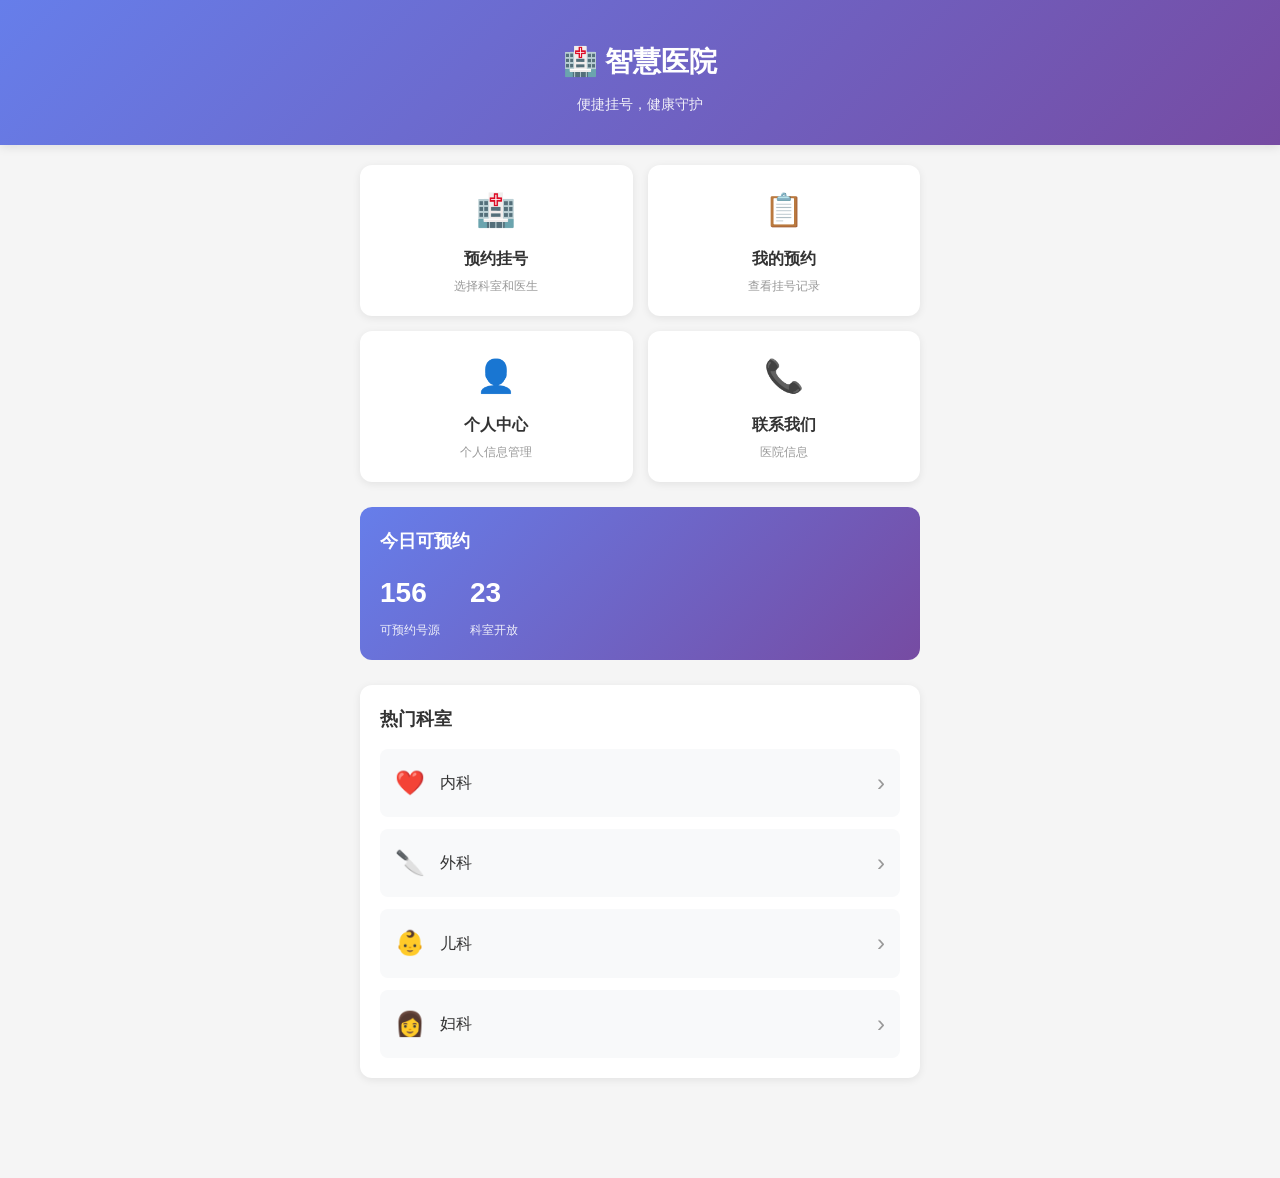
==== index.html @ 32ab7146 "feat: Add hospital registration prototype This commit introduces a functional prototype for a hospit" ====
<!DOCTYPE html>
<html lang="zh-CN">
<head>
    <meta charset="UTF-8">
    <meta name="viewport" content="width=device-width, initial-scale=1.0">
    <title>医院挂号小程序 - 原型</title>
    <link rel="stylesheet" href="styles.css">
</head>
<body>
    <!-- 首页 -->
    <div id="home-page" class="page active">
        <header class="app-header">
            <h1>🏥 智慧医院</h1>
            <p class="subtitle">便捷挂号，健康守护</p>
        </header>
        
        <div class="container">
            <div class="quick-actions">
                <div class="action-card" onclick="showPage('department-page')">
                    <div class="icon">🏥</div>
                    <h3>预约挂号</h3>
                    <p>选择科室和医生</p>
                </div>
                <div class="action-card" onclick="showPage('appointments-page')">
                    <div class="icon">📋</div>
                    <h3>我的预约</h3>
                    <p>查看挂号记录</p>
                </div>
                <div class="action-card">
                    <div class="icon">👤</div>
                    <h3>个人中心</h3>
                    <p>个人信息管理</p>
                </div>
                <div class="action-card">
                    <div class="icon">📞</div>
                    <h3>联系我们</h3>
                    <p>医院信息</p>
                </div>
            </div>

            <div class="banner">
                <h2>今日可预约</h2>
                <div class="stats">
                    <div class="stat-item">
                        <span class="number">156</span>
                        <span class="label">可预约号源</span>
                    </div>
                    <div class="stat-item">
                        <span class="number">23</span>
                        <span class="label">科室开放</span>
                    </div>
                </div>
            </div>

            <div class="popular-departments">
                <h3>热门科室</h3>
                <div class="dept-list">
                    <div class="dept-item" onclick="selectDepartment('内科', 'department-page')">
                        <span class="dept-icon">❤️</span>
                        <span class="dept-name">内科</span>
                        <span class="dept-arrow">›</span>
                    </div>
                    <div class="dept-item" onclick="selectDepartment('外科', 'department-page')">
                        <span class="dept-icon">🔪</span>
                        <span class="dept-name">外科</span>
                        <span class="dept-arrow">›</span>
                    </div>
                    <div class="dept-item" onclick="selectDepartment('儿科', 'department-page')">
                        <span class="dept-icon">👶</span>
                        <span class="dept-name">儿科</span>
                        <span class="dept-arrow">›</span>
                    </div>
                    <div class="dept-item" onclick="selectDepartment('妇科', 'department-page')">
                        <span class="dept-icon">👩</span>
                        <span class="dept-name">妇科</span>
                        <span class="dept-arrow">›</span>
                    </div>
                </div>
            </div>
        </div>
    </div>

    <!-- 科室选择页面 -->
    <div id="department-page" class="page">
        <header class="page-header">
            <button class="back-btn" onclick="showPage('home-page')">‹ 返回</button>
            <h2>选择科室</h2>
        </header>
        
        <div class="container">
            <div class="search-box">
                <input type="text" placeholder="搜索科室..." id="dept-search">
            </div>

            <div class="department-list" id="department-list">
                <div class="dept-card" onclick="selectDepartment('内科', 'doctor-page')">
                    <div class="dept-info">
                        <span class="dept-icon-large">❤️</span>
                        <div>
                            <h3>内科</h3>
                            <p>心血管、消化、呼吸等</p>
                            <span class="available">今日可预约 45 个号源</span>
                        </div>
                    </div>
                    <span class="arrow">›</span>
                </div>

                <div class="dept-card" onclick="selectDepartment('外科', 'doctor-page')">
                    <div class="dept-info">
                        <span class="dept-icon-large">🔪</span>
                        <div>
                            <h3>外科</h3>
                            <p>普外、骨科、神经外科等</p>
                            <span class="available">今日可预约 32 个号源</span>
                        </div>
                    </div>
                    <span class="arrow">›</span>
                </div>

                <div class="dept-card" onclick="selectDepartment('儿科', 'doctor-page')">
                    <div class="dept-info">
                        <span class="dept-icon-large">👶</span>
                        <div>
                            <h3>儿科</h3>
                            <p>儿童常见病、生长发育</p>
                            <span class="available">今日可预约 28 个号源</span>
                        </div>
                    </div>
                    <span class="arrow">›</span>
                </div>

                <div class="dept-card" onclick="selectDepartment('妇科', 'doctor-page')">
                    <div class="dept-info">
                        <span class="dept-icon-large">👩</span>
                        <div>
                            <h3>妇科</h3>
                            <p>妇科常见病、产前检查</p>
                            <span class="available">今日可预约 35 个号源</span>
                        </div>
                    </div>
                    <span class="arrow">›</span>
                </div>

                <div class="dept-card" onclick="selectDepartment('骨科', 'doctor-page')">
                    <div class="dept-info">
                        <span class="dept-icon-large">🦴</span>
                        <div>
                            <h3>骨科</h3>
                            <p>骨折、关节、脊柱疾病</p>
                            <span class="available">今日可预约 18 个号源</span>
                        </div>
                    </div>
                    <span class="arrow">›</span>
                </div>

                <div class="dept-card" onclick="selectDepartment('眼科', 'doctor-page')">
                    <div class="dept-info">
                        <span class="dept-icon-large">👁️</span>
                        <div>
                            <h3>眼科</h3>
                            <p>视力检查、眼部疾病</p>
                            <span class="available">今日可预约 22 个号源</span>
                        </div>
                    </div>
                    <span class="arrow">›</span>
                </div>
            </div>
        </div>
    </div>

    <!-- 医生选择页面 -->
    <div id="doctor-page" class="page">
        <header class="page-header">
            <button class="back-btn" onclick="showPage('department-page')">‹ 返回</button>
            <h2 id="current-dept">选择医生</h2>
        </header>
        
        <div class="container">
            <div class="filter-tabs">
                <button class="tab active" onclick="filterDoctors('all')">全部</button>
                <button class="tab" onclick="filterDoctors('today')">今日可约</button>
                <button class="tab" onclick="filterDoctors('expert')">专家</button>
            </div>

            <div class="doctor-list" id="doctor-list">
                <div class="doctor-card" onclick="selectDoctor('张医生', 'time-page')">
                    <div class="doctor-avatar">👨‍⚕️</div>
                    <div class="doctor-info">
                        <h3>张医生 <span class="title">主任医师</span></h3>
                        <p class="specialty">擅长：心血管疾病、高血压</p>
                        <div class="doctor-meta">
                            <span class="rating">⭐ 4.9</span>
                            <span class="experience">从业20年</span>
                        </div>
                        <div class="available-slots">
                            <span class="slot-badge">今日可约 8 个号</span>
                            <span class="price">¥50</span>
                        </div>
                    </div>
                </div>

                <div class="doctor-card" onclick="selectDoctor('李医生', 'time-page')">
                    <div class="doctor-avatar">👩‍⚕️</div>
                    <div class="doctor-info">
                        <h3>李医生 <span class="title">副主任医师</span></h3>
                        <p class="specialty">擅长：消化系统疾病</p>
                        <div class="doctor-meta">
                            <span class="rating">⭐ 4.8</span>
                            <span class="experience">从业15年</span>
                        </div>
                        <div class="available-slots">
                            <span class="slot-badge">今日可约 12 个号</span>
                            <span class="price">¥40</span>
                        </div>
                    </div>
                </div>

                <div class="doctor-card" onclick="selectDoctor('王医生', 'time-page')">
                    <div class="doctor-avatar">👨‍⚕️</div>
                    <div class="doctor-info">
                        <h3>王医生 <span class="title">主治医师</span></h3>
                        <p class="specialty">擅长：呼吸系统疾病</p>
                        <div class="doctor-meta">
                            <span class="rating">⭐ 4.7</span>
                            <span class="experience">从业10年</span>
                        </div>
                        <div class="available-slots">
                            <span class="slot-badge">今日可约 15 个号</span>
                            <span class="price">¥30</span>
                        </div>
                    </div>
                </div>

                <div class="doctor-card" onclick="selectDoctor('赵医生', 'time-page')">
                    <div class="doctor-avatar">👩‍⚕️</div>
                    <div class="doctor-info">
                        <h3>赵医生 <span class="title">主任医师</span></h3>
                        <p class="specialty">擅长：内分泌疾病</p>
                        <div class="doctor-meta">
                            <span class="rating">⭐ 5.0</span>
                            <span class="experience">从业25年</span>
                        </div>
                        <div class="available-slots">
                            <span class="slot-badge">今日可约 5 个号</span>
                            <span class="price">¥60</span>
                        </div>
                    </div>
                </div>
            </div>
        </div>
    </div>

    <!-- 时间选择页面 -->
    <div id="time-page" class="page">
        <header class="page-header">
            <button class="back-btn" onclick="showPage('doctor-page')">‹ 返回</button>
            <h2>选择就诊时间</h2>
        </header>
        
        <div class="container">
            <div class="appointment-summary">
                <div class="summary-item">
                    <span class="label">科室：</span>
                    <span class="value" id="summary-dept">内科</span>
                </div>
                <div class="summary-item">
                    <span class="label">医生：</span>
                    <span class="value" id="summary-doctor">张医生</span>
                </div>
                <div class="summary-item">
                    <span class="label">费用：</span>
                    <span class="value price">¥50</span>
                </div>
            </div>

            <div class="date-selector">
                <h3>选择日期</h3>
                <div class="date-list">
                    <div class="date-item active" onclick="selectDate('今天', this)">
                        <div class="date-day">今天</div>
                        <div class="date-date">12月15日</div>
                        <div class="date-weekday">周一</div>
                    </div>
                    <div class="date-item" onclick="selectDate('明天', this)">
                        <div class="date-day">明天</div>
                        <div class="date-date">12月16日</div>
                        <div class="date-weekday">周二</div>
                    </div>
                    <div class="date-item" onclick="selectDate('后天', this)">
                        <div class="date-day">后天</div>
                        <div class="date-date">12月17日</div>
                        <div class="date-weekday">周三</div>
                    </div>
                    <div class="date-item" onclick="selectDate('12月18日', this)">
                        <div class="date-day">12月18日</div>
                        <div class="date-date">周四</div>
                        <div class="date-weekday">周四</div>
                    </div>
                </div>
            </div>

            <div class="time-slots">
                <h3>选择时间段</h3>
                <div class="time-list" id="time-list">
                    <div class="time-slot available" onclick="selectTime('08:00-08:30', this)">
                        <span>08:00-08:30</span>
                        <span class="slot-status">可预约</span>
                    </div>
                    <div class="time-slot available" onclick="selectTime('08:30-09:00', this)">
                        <span>08:30-09:00</span>
                        <span class="slot-status">可预约</span>
                    </div>
                    <div class="time-slot available" onclick="selectTime('09:00-09:30', this)">
                        <span>09:00-09:30</span>
                        <span class="slot-status">可预约</span>
                    </div>
                    <div class="time-slot unavailable">
                        <span>09:30-10:00</span>
                        <span class="slot-status">已满</span>
                    </div>
                    <div class="time-slot available" onclick="selectTime('10:00-10:30', this)">
                        <span>10:00-10:30</span>
                        <span class="slot-status">可预约</span>
                    </div>
                    <div class="time-slot available" onclick="selectTime('10:30-11:00', this)">
                        <span>10:30-11:00</span>
                        <span class="slot-status">可预约</span>
                    </div>
                    <div class="time-slot unavailable">
                        <span>14:00-14:30</span>
                        <span class="slot-status">已满</span>
                    </div>
                    <div class="time-slot available" onclick="selectTime('14:30-15:00', this)">
                        <span>14:30-15:00</span>
                        <span class="slot-status">可预约</span>
                    </div>
                    <div class="time-slot available" onclick="selectTime('15:00-15:30', this)">
                        <span>15:00-15:30</span>
                        <span class="slot-status">可预约</span>
                    </div>
                </div>
            </div>

            <button class="btn-primary" onclick="showPage('confirm-page')" id="confirm-btn" disabled>
                确认预约
            </button>
        </div>
    </div>

    <!-- 确认页面 -->
    <div id="confirm-page" class="page">
        <header class="page-header">
            <button class="back-btn" onclick="showPage('time-page')">‹ 返回</button>
            <h2>确认预约信息</h2>
        </header>
        
        <div class="container">
            <div class="confirm-card">
                <div class="confirm-section">
                    <h3>就诊信息</h3>
                    <div class="info-row">
                        <span class="info-label">科室：</span>
                        <span class="info-value" id="confirm-dept">内科</span>
                    </div>
                    <div class="info-row">
                        <span class="info-label">医生：</span>
                        <span class="info-value" id="confirm-doctor">张医生</span>
                    </div>
                    <div class="info-row">
                        <span class="info-label">就诊日期：</span>
                        <span class="info-value" id="confirm-date">今天 12月15日</span>
                    </div>
                    <div class="info-row">
                        <span class="info-label">就诊时间：</span>
                        <span class="info-value" id="confirm-time">08:00-08:30</span>
                    </div>
                </div>

                <div class="confirm-section">
                    <h3>患者信息</h3>
                    <div class="info-row">
                        <span class="info-label">姓名：</span>
                        <span class="info-value">张三</span>
                    </div>
                    <div class="info-row">
                        <span class="info-label">身份证号：</span>
                        <span class="info-value">320***********1234</span>
                    </div>
                    <div class="info-row">
                        <span class="info-label">联系电话：</span>
                        <span class="info-value">138****5678</span>
                    </div>
                </div>

                <div class="confirm-section">
                    <h3>费用信息</h3>
                    <div class="info-row">
                        <span class="info-label">挂号费：</span>
                        <span class="info-value price">¥50</span>
                    </div>
                </div>
            </div>

            <div class="notice-box">
                <h4>温馨提示</h4>
                <ul>
                    <li>请提前15分钟到达医院</li>
                    <li>请携带身份证和医保卡</li>
                    <li>如需取消预约，请提前24小时操作</li>
                    <li>过号需重新排队</li>
                </ul>
            </div>

            <button class="btn-primary" onclick="submitAppointment()">
                确认并支付
            </button>
        </div>
    </div>

    <!-- 我的预约页面 -->
    <div id="appointments-page" class="page">
        <header class="page-header">
            <button class="back-btn" onclick="showPage('home-page')">‹ 返回</button>
            <h2>我的预约</h2>
        </header>
        
        <div class="container">
            <div class="appointment-tabs">
                <button class="tab active" onclick="filterAppointments('upcoming')">待就诊</button>
                <button class="tab" onclick="filterAppointments('completed')">已完成</button>
                <button class="tab" onclick="filterAppointments('cancelled')">已取消</button>
            </div>

            <div class="appointment-list">
                <div class="appointment-item">
                    <div class="appointment-header">
                        <span class="status-badge upcoming">待就诊</span>
                        <span class="appointment-date">12月15日 08:00</span>
                    </div>
                    <div class="appointment-details">
                        <h4>内科 - 张医生</h4>
                        <p>就诊时间：08:00-08:30</p>
                        <p>就诊地点：门诊楼3楼 301室</p>
                    </div>
                    <div class="appointment-actions">
                        <button class="btn-secondary" onclick="cancelAppointment()">取消预约</button>
                        <button class="btn-primary" onclick="viewDetails()">查看详情</button>
                    </div>
                </div>

                <div class="appointment-item">
                    <div class="appointment-header">
                        <span class="status-badge upcoming">待就诊</span>
                        <span class="appointment-date">12月18日 14:30</span>
                    </div>
                    <div class="appointment-details">
                        <h4>外科 - 李医生</h4>
                        <p>就诊时间：14:30-15:00</p>
                        <p>就诊地点：门诊楼2楼 205室</p>
                    </div>
                    <div class="appointment-actions">
                        <button class="btn-secondary" onclick="cancelAppointment()">取消预约</button>
                        <button class="btn-primary" onclick="viewDetails()">查看详情</button>
                    </div>
                </div>
            </div>
        </div>
    </div>

    <!-- 成功提示 -->
    <div id="success-modal" class="modal">
        <div class="modal-content">
            <div class="success-icon">✓</div>
            <h2>预约成功！</h2>
            <p>您的预约信息已确认，请按时就诊</p>
            <button class="btn-primary" onclick="closeModal()">确定</button>
        </div>
    </div>

    <script src="script.js"></script>
</body>
</html>
---- styles.css ----
* {
    margin: 0;
    padding: 0;
    box-sizing: border-box;
}

body {
    font-family: -apple-system, BlinkMacSystemFont, 'Segoe UI', 'PingFang SC', 'Hiragino Sans GB', 'Microsoft YaHei', sans-serif;
    background: #f5f5f5;
    color: #333;
    line-height: 1.6;
}

.page {
    display: none;
    min-height: 100vh;
    padding-bottom: 80px;
}

.page.active {
    display: block;
}

/* 头部样式 */
.app-header {
    background: linear-gradient(135deg, #667eea 0%, #764ba2 100%);
    color: white;
    padding: 40px 20px 30px;
    text-align: center;
    box-shadow: 0 2px 10px rgba(0,0,0,0.1);
}

.app-header h1 {
    font-size: 28px;
    margin-bottom: 8px;
}

.subtitle {
    font-size: 14px;
    opacity: 0.9;
}

.page-header {
    background: white;
    padding: 15px 20px;
    display: flex;
    align-items: center;
    box-shadow: 0 2px 8px rgba(0,0,0,0.05);
    position: sticky;
    top: 0;
    z-index: 100;
}

.back-btn {
    background: none;
    border: none;
    font-size: 24px;
    color: #667eea;
    cursor: pointer;
    padding: 0 15px 0 0;
    margin-right: 10px;
}

.page-header h2 {
    font-size: 18px;
    font-weight: 600;
}

.container {
    max-width: 600px;
    margin: 0 auto;
    padding: 20px;
}

/* 快速操作卡片 */
.quick-actions {
    display: grid;
    grid-template-columns: repeat(2, 1fr);
    gap: 15px;
    margin-bottom: 25px;
}

.action-card {
    background: white;
    border-radius: 12px;
    padding: 20px;
    text-align: center;
    box-shadow: 0 2px 8px rgba(0,0,0,0.08);
    cursor: pointer;
    transition: transform 0.2s, box-shadow 0.2s;
}

.action-card:hover {
    transform: translateY(-2px);
    box-shadow: 0 4px 12px rgba(0,0,0,0.12);
}

.action-card .icon {
    font-size: 32px;
    margin-bottom: 10px;
}

.action-card h3 {
    font-size: 16px;
    margin-bottom: 5px;
    color: #333;
}

.action-card p {
    font-size: 12px;
    color: #999;
}

/* 横幅 */
.banner {
    background: linear-gradient(135deg, #667eea 0%, #764ba2 100%);
    border-radius: 12px;
    padding: 20px;
    color: white;
    margin-bottom: 25px;
}

.banner h2 {
    font-size: 18px;
    margin-bottom: 15px;
}

.stats {
    display: flex;
    gap: 30px;
}

.stat-item {
    display: flex;
    flex-direction: column;
}

.stat-item .number {
    font-size: 28px;
    font-weight: bold;
    margin-bottom: 5px;
}

.stat-item .label {
    font-size: 12px;
    opacity: 0.9;
}

/* 热门科室 */
.popular-departments {
    background: white;
    border-radius: 12px;
    padding: 20px;
    box-shadow: 0 2px 8px rgba(0,0,0,0.08);
}

.popular-departments h3 {
    font-size: 18px;
    margin-bottom: 15px;
    color: #333;
}

.dept-list {
    display: flex;
    flex-direction: column;
    gap: 12px;
}

.dept-item {
    display: flex;
    align-items: center;
    padding: 15px;
    background: #f8f9fa;
    border-radius: 8px;
    cursor: pointer;
    transition: background 0.2s;
}

.dept-item:hover {
    background: #e9ecef;
}

.dept-icon {
    font-size: 24px;
    margin-right: 15px;
}

.dept-name {
    flex: 1;
    font-size: 16px;
    color: #333;
}

.dept-arrow {
    font-size: 24px;
    color: #999;
}

/* 搜索框 */
.search-box {
    margin-bottom: 20px;
}

.search-box input {
    width: 100%;
    padding: 12px 15px;
    border: 1px solid #e0e0e0;
    border-radius: 8px;
    font-size: 14px;
    background: white;
}

.search-box input:focus {
    outline: none;
    border-color: #667eea;
}

/* 科室列表 */
.department-list {
    display: flex;
    flex-direction: column;
    gap: 12px;
}

.dept-card {
    background: white;
    border-radius: 12px;
    padding: 20px;
    display: flex;
    align-items: center;
    justify-content: space-between;
    box-shadow: 0 2px 8px rgba(0,0,0,0.08);
    cursor: pointer;
    transition: transform 0.2s, box-shadow 0.2s;
}

.dept-card:hover {
    transform: translateY(-2px);
    box-shadow: 0 4px 12px rgba(0,0,0,0.12);
}

.dept-info {
    display: flex;
    align-items: center;
    gap: 15px;
    flex: 1;
}

.dept-icon-large {
    font-size: 40px;
}

.dept-info h3 {
    font-size: 18px;
    margin-bottom: 5px;
    color: #333;
}

.dept-info p {
    font-size: 14px;
    color: #666;
    margin-bottom: 8px;
}

.available {
    font-size: 12px;
    color: #667eea;
    font-weight: 500;
}

.arrow {
    font-size: 24px;
    color: #999;
}

/* 筛选标签 */
.filter-tabs {
    display: flex;
    gap: 10px;
    margin-bottom: 20px;
    overflow-x: auto;
}

.tab {
    padding: 8px 20px;
    border: 1px solid #e0e0e0;
    border-radius: 20px;
    background: white;
    font-size: 14px;
    cursor: pointer;
    white-space: nowrap;
    transition: all 0.2s;
}

.tab.active {
    background: #667eea;
    color: white;
    border-color: #667eea;
}

/* 医生列表 */
.doctor-list {
    display: flex;
    flex-direction: column;
    gap: 15px;
}

.doctor-card {
    background: white;
    border-radius: 12px;
    padding: 20px;
    display: flex;
    gap: 15px;
    box-shadow: 0 2px 8px rgba(0,0,0,0.08);
    cursor: pointer;
    transition: transform 0.2s, box-shadow 0.2s;
}

.doctor-card:hover {
    transform: translateY(-2px);
    box-shadow: 0 4px 12px rgba(0,0,0,0.12);
}

.doctor-avatar {
    font-size: 50px;
    width: 60px;
    height: 60px;
    display: flex;
    align-items: center;
    justify-content: center;
    background: #f0f0f0;
    border-radius: 50%;
    flex-shrink: 0;
}

.doctor-info {
    flex: 1;
}

.doctor-info h3 {
    font-size: 18px;
    margin-bottom: 8px;
    color: #333;
}

.title {
    font-size: 14px;
    color: #667eea;
    font-weight: normal;
    margin-left: 8px;
}

.specialty {
    font-size: 14px;
    color: #666;
    margin-bottom: 10px;
}

.doctor-meta {
    display: flex;
    gap: 15px;
    margin-bottom: 10px;
    font-size: 12px;
    color: #999;
}

.rating {
    color: #ff9800;
}

.available-slots {
    display: flex;
    justify-content: space-between;
    align-items: center;
    margin-top: 10px;
}

.slot-badge {
    background: #e8f5e9;
    color: #4caf50;
    padding: 4px 10px;
    border-radius: 12px;
    font-size: 12px;
}

.price {
    color: #f44336;
    font-weight: bold;
    font-size: 18px;
}

/* 预约摘要 */
.appointment-summary {
    background: white;
    border-radius: 12px;
    padding: 20px;
    margin-bottom: 20px;
    box-shadow: 0 2px 8px rgba(0,0,0,0.08);
}

.summary-item {
    display: flex;
    justify-content: space-between;
    padding: 10px 0;
    border-bottom: 1px solid #f0f0f0;
}

.summary-item:last-child {
    border-bottom: none;
}

.summary-item .label {
    color: #666;
    font-size: 14px;
}

.summary-item .value {
    color: #333;
    font-size: 14px;
    font-weight: 500;
}

/* 日期选择器 */
.date-selector {
    background: white;
    border-radius: 12px;
    padding: 20px;
    margin-bottom: 20px;
    box-shadow: 0 2px 8px rgba(0,0,0,0.08);
}

.date-selector h3 {
    font-size: 16px;
    margin-bottom: 15px;
    color: #333;
}

.date-list {
    display: flex;
    gap: 10px;
    overflow-x: auto;
}

.date-item {
    min-width: 80px;
    padding: 15px 10px;
    text-align: center;
    border: 2px solid #e0e0e0;
    border-radius: 8px;
    cursor: pointer;
    transition: all 0.2s;
}

.date-item.active {
    border-color: #667eea;
    background: #f0f4ff;
}

.date-day {
    font-size: 12px;
    color: #666;
    margin-bottom: 5px;
}

.date-date {
    font-size: 16px;
    font-weight: 600;
    color: #333;
    margin-bottom: 3px;
}

.date-weekday {
    font-size: 12px;
    color: #999;
}

/* 时间段选择 */
.time-slots {
    background: white;
    border-radius: 12px;
    padding: 20px;
    margin-bottom: 20px;
    box-shadow: 0 2px 8px rgba(0,0,0,0.08);
}

.time-slots h3 {
    font-size: 16px;
    margin-bottom: 15px;
    color: #333;
}

.time-list {
    display: grid;
    grid-template-columns: repeat(3, 1fr);
    gap: 10px;
}

.time-slot {
    padding: 12px;
    border: 2px solid #e0e0e0;
    border-radius: 8px;
    text-align: center;
    cursor: pointer;
    transition: all 0.2s;
    display: flex;
    flex-direction: column;
    gap: 5px;
}

.time-slot.available:hover {
    border-color: #667eea;
    background: #f0f4ff;
}

.time-slot.selected {
    border-color: #667eea;
    background: #667eea;
    color: white;
}

.time-slot.unavailable {
    opacity: 0.5;
    cursor: not-allowed;
    background: #f5f5f5;
}

.slot-status {
    font-size: 11px;
    color: #999;
}

.time-slot.selected .slot-status {
    color: rgba(255,255,255,0.9);
}

/* 按钮 */
.btn-primary {
    width: 100%;
    padding: 15px;
    background: linear-gradient(135deg, #667eea 0%, #764ba2 100%);
    color: white;
    border: none;
    border-radius: 8px;
    font-size: 16px;
    font-weight: 600;
    cursor: pointer;
    transition: transform 0.2s, box-shadow 0.2s;
}

.btn-primary:hover:not(:disabled) {
    transform: translateY(-2px);
    box-shadow: 0 4px 12px rgba(102, 126, 234, 0.4);
}

.btn-primary:disabled {
    opacity: 0.5;
    cursor: not-allowed;
}

.btn-secondary {
    padding: 8px 20px;
    background: white;
    color: #667eea;
    border: 1px solid #667eea;
    border-radius: 6px;
    font-size: 14px;
    cursor: pointer;
    transition: all 0.2s;
}

.btn-secondary:hover {
    background: #f0f4ff;
}

/* 确认页面 */
.confirm-card {
    background: white;
    border-radius: 12px;
    padding: 20px;
    margin-bottom: 20px;
    box-shadow: 0 2px 8px rgba(0,0,0,0.08);
}

.confirm-section {
    margin-bottom: 25px;
    padding-bottom: 20px;
    border-bottom: 1px solid #f0f0f0;
}

.confirm-section:last-child {
    border-bottom: none;
    margin-bottom: 0;
}

.confirm-section h3 {
    font-size: 18px;
    margin-bottom: 15px;
    color: #333;
}

.info-row {
    display: flex;
    justify-content: space-between;
    padding: 10px 0;
}

.info-label {
    color: #666;
    font-size: 14px;
}

.info-value {
    color: #333;
    font-size: 14px;
    font-weight: 500;
}

.notice-box {
    background: #fff9e6;
    border-left: 4px solid #ffc107;
    border-radius: 8px;
    padding: 15px;
    margin-bottom: 20px;
}

.notice-box h4 {
    font-size: 16px;
    margin-bottom: 10px;
    color: #333;
}

.notice-box ul {
    list-style: none;
    padding-left: 0;
}

.notice-box li {
    font-size: 14px;
    color: #666;
    margin-bottom: 8px;
    padding-left: 20px;
    position: relative;
}

.notice-box li:before {
    content: "•";
    position: absolute;
    left: 0;
    color: #ffc107;
}

/* 我的预约页面 */
.appointment-tabs {
    display: flex;
    gap: 10px;
    margin-bottom: 20px;
    overflow-x: auto;
}

.appointment-list {
    display: flex;
    flex-direction: column;
    gap: 15px;
}

.appointment-item {
    background: white;
    border-radius: 12px;
    padding: 20px;
    box-shadow: 0 2px 8px rgba(0,0,0,0.08);
}

.appointment-header {
    display: flex;
    justify-content: space-between;
    align-items: center;
    margin-bottom: 15px;
}

.status-badge {
    padding: 4px 12px;
    border-radius: 12px;
    font-size: 12px;
    font-weight: 500;
}

.status-badge.upcoming {
    background: #e3f2fd;
    color: #1976d2;
}

.status-badge.completed {
    background: #e8f5e9;
    color: #4caf50;
}

.status-badge.cancelled {
    background: #ffebee;
    color: #f44336;
}

.appointment-date {
    font-size: 14px;
    color: #666;
}

.appointment-details h4 {
    font-size: 18px;
    margin-bottom: 10px;
    color: #333;
}

.appointment-details p {
    font-size: 14px;
    color: #666;
    margin-bottom: 5px;
}

.appointment-actions {
    display: flex;
    gap: 10px;
    margin-top: 15px;
}

.appointment-actions .btn-primary {
    flex: 1;
}

.appointment-actions .btn-secondary {
    flex: 1;
}

/* 模态框 */
.modal {
    display: none;
    position: fixed;
    top: 0;
    left: 0;
    width: 100%;
    height: 100%;
    background: rgba(0,0,0,0.5);
    z-index: 1000;
    align-items: center;
    justify-content: center;
}

.modal.active {
    display: flex;
}

.modal-content {
    background: white;
    border-radius: 16px;
    padding: 40px 30px;
    text-align: center;
    max-width: 300px;
    margin: 20px;
}

.success-icon {
    width: 60px;
    height: 60px;
    background: #4caf50;
    color: white;
    border-radius: 50%;
    display: flex;
    align-items: center;
    justify-content: center;
    font-size: 36px;
    margin: 0 auto 20px;
}

.modal-content h2 {
    font-size: 20px;
    margin-bottom: 10px;
    color: #333;
}

.modal-content p {
    font-size: 14px;
    color: #666;
    margin-bottom: 25px;
}

/* 响应式设计 */
@media (max-width: 480px) {
    .quick-actions {
        grid-template-columns: repeat(2, 1fr);
    }
    
    .time-list {
        grid-template-columns: repeat(2, 1fr);
    }
    
    .appointment-actions {
        flex-direction: column;
    }
}
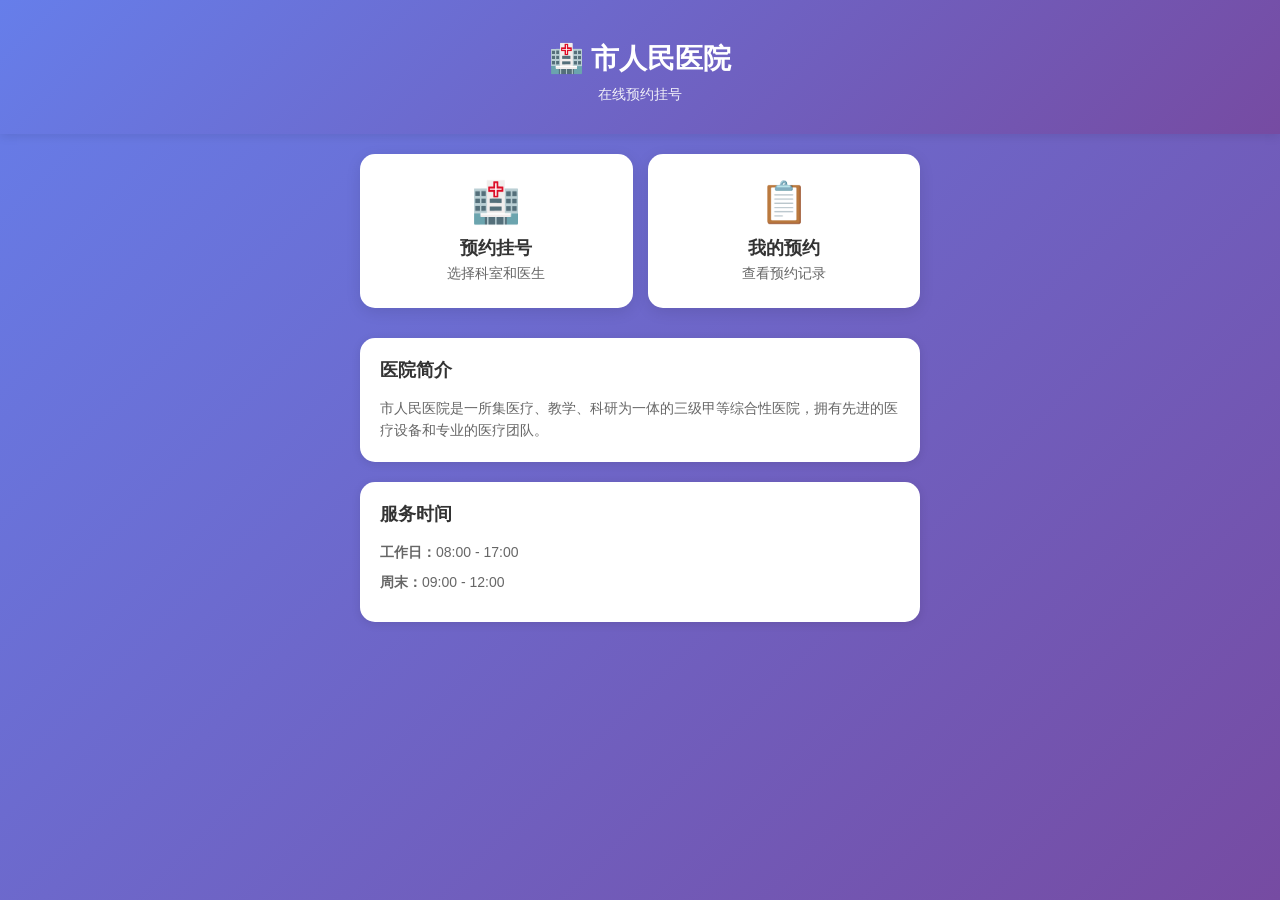
==== commit aa12b2da: "feat: Add hospital appointment booking prototype Co-authored-by: 870479457 <870479457@qq.com>" ====
--- a/index.html
+++ b/index.html
@@ -10,11 +10,12 @@
     <!-- 首页 -->
     <div id="home-page" class="page active">
         <header class="app-header">
-            <h1>🏥 智慧医院</h1>
-            <p class="subtitle">便捷挂号，健康守护</p>
-        </header>
-        
-        <div class="container">
+            <h1>🏥 市人民医院</h1>
+            <p class="subtitle">在线预约挂号</p>
+        </header>
+        
+        <div class="container">
+            <!-- 快速入口 -->
             <div class="quick-actions">
                 <div class="action-card" onclick="showPage('department-page')">
                     <div class="icon">🏥</div>
@@ -24,57 +25,22 @@
                 <div class="action-card" onclick="showPage('appointments-page')">
                     <div class="icon">📋</div>
                     <h3>我的预约</h3>
-                    <p>查看挂号记录</p>
-                </div>
-                <div class="action-card">
-                    <div class="icon">👤</div>
-                    <h3>个人中心</h3>
-                    <p>个人信息管理</p>
-                </div>
-                <div class="action-card">
-                    <div class="icon">📞</div>
-                    <h3>联系我们</h3>
-                    <p>医院信息</p>
-                </div>
-            </div>
-
-            <div class="banner">
-                <h2>今日可预约</h2>
-                <div class="stats">
-                    <div class="stat-item">
-                        <span class="number">156</span>
-                        <span class="label">可预约号源</span>
-                    </div>
-                    <div class="stat-item">
-                        <span class="number">23</span>
-                        <span class="label">科室开放</span>
-                    </div>
-                </div>
-            </div>
-
-            <div class="popular-departments">
-                <h3>热门科室</h3>
-                <div class="dept-list">
-                    <div class="dept-item" onclick="selectDepartment('内科', 'department-page')">
-                        <span class="dept-icon">❤️</span>
-                        <span class="dept-name">内科</span>
-                        <span class="dept-arrow">›</span>
-                    </div>
-                    <div class="dept-item" onclick="selectDepartment('外科', 'department-page')">
-                        <span class="dept-icon">🔪</span>
-                        <span class="dept-name">外科</span>
-                        <span class="dept-arrow">›</span>
-                    </div>
-                    <div class="dept-item" onclick="selectDepartment('儿科', 'department-page')">
-                        <span class="dept-icon">👶</span>
-                        <span class="dept-name">儿科</span>
-                        <span class="dept-arrow">›</span>
-                    </div>
-                    <div class="dept-item" onclick="selectDepartment('妇科', 'department-page')">
-                        <span class="dept-icon">👩</span>
-                        <span class="dept-name">妇科</span>
-                        <span class="dept-arrow">›</span>
-                    </div>
+                    <p>查看预约记录</p>
+                </div>
+            </div>
+
+            <!-- 医院信息 -->
+            <div class="info-section">
+                <h2>医院简介</h2>
+                <p>市人民医院是一所集医疗、教学、科研为一体的三级甲等综合性医院，拥有先进的医疗设备和专业的医疗团队。</p>
+            </div>
+
+            <!-- 服务时间 -->
+            <div class="info-section">
+                <h2>服务时间</h2>
+                <div class="time-info">
+                    <p><strong>工作日：</strong>08:00 - 17:00</p>
+                    <p><strong>周末：</strong>09:00 - 12:00</p>
                 </div>
             </div>
         </div>
@@ -83,168 +49,118 @@
     <!-- 科室选择页面 -->
     <div id="department-page" class="page">
         <header class="page-header">
-            <button class="back-btn" onclick="showPage('home-page')">‹ 返回</button>
+            <button class="back-btn" onclick="showPage('home-page')">← 返回</button>
             <h2>选择科室</h2>
         </header>
         
         <div class="container">
-            <div class="search-box">
-                <input type="text" placeholder="搜索科室..." id="dept-search">
-            </div>
-
-            <div class="department-list" id="department-list">
-                <div class="dept-card" onclick="selectDepartment('内科', 'doctor-page')">
-                    <div class="dept-info">
-                        <span class="dept-icon-large">❤️</span>
-                        <div>
-                            <h3>内科</h3>
-                            <p>心血管、消化、呼吸等</p>
-                            <span class="available">今日可预约 45 个号源</span>
-                        </div>
-                    </div>
-                    <span class="arrow">›</span>
-                </div>
-
-                <div class="dept-card" onclick="selectDepartment('外科', 'doctor-page')">
-                    <div class="dept-info">
-                        <span class="dept-icon-large">🔪</span>
-                        <div>
-                            <h3>外科</h3>
-                            <p>普外、骨科、神经外科等</p>
-                            <span class="available">今日可预约 32 个号源</span>
-                        </div>
-                    </div>
-                    <span class="arrow">›</span>
-                </div>
-
-                <div class="dept-card" onclick="selectDepartment('儿科', 'doctor-page')">
-                    <div class="dept-info">
-                        <span class="dept-icon-large">👶</span>
-                        <div>
-                            <h3>儿科</h3>
-                            <p>儿童常见病、生长发育</p>
-                            <span class="available">今日可预约 28 个号源</span>
-                        </div>
-                    </div>
-                    <span class="arrow">›</span>
-                </div>
-
-                <div class="dept-card" onclick="selectDepartment('妇科', 'doctor-page')">
-                    <div class="dept-info">
-                        <span class="dept-icon-large">👩</span>
-                        <div>
-                            <h3>妇科</h3>
-                            <p>妇科常见病、产前检查</p>
-                            <span class="available">今日可预约 35 个号源</span>
-                        </div>
-                    </div>
-                    <span class="arrow">›</span>
-                </div>
-
-                <div class="dept-card" onclick="selectDepartment('骨科', 'doctor-page')">
-                    <div class="dept-info">
-                        <span class="dept-icon-large">🦴</span>
-                        <div>
-                            <h3>骨科</h3>
-                            <p>骨折、关节、脊柱疾病</p>
-                            <span class="available">今日可预约 18 个号源</span>
-                        </div>
-                    </div>
-                    <span class="arrow">›</span>
-                </div>
-
-                <div class="dept-card" onclick="selectDepartment('眼科', 'doctor-page')">
-                    <div class="dept-info">
-                        <span class="dept-icon-large">👁️</span>
-                        <div>
-                            <h3>眼科</h3>
-                            <p>视力检查、眼部疾病</p>
-                            <span class="available">今日可预约 22 个号源</span>
-                        </div>
-                    </div>
-                    <span class="arrow">›</span>
-                </div>
-            </div>
-        </div>
-    </div>
-
-    <!-- 医生选择页面 -->
+            <div class="department-list">
+                <div class="department-item" onclick="selectDepartment('内科', 'department-page')">
+                    <div class="dept-icon">❤️</div>
+                    <div class="dept-info">
+                        <h3>内科</h3>
+                        <p>心血管、消化、呼吸等</p>
+                    </div>
+                    <span class="arrow">→</span>
+                </div>
+                
+                <div class="department-item" onclick="selectDepartment('外科', 'department-page')">
+                    <div class="dept-icon">🔪</div>
+                    <div class="dept-info">
+                        <h3>外科</h3>
+                        <p>普外、骨科、神经外科等</p>
+                    </div>
+                    <span class="arrow">→</span>
+                </div>
+                
+                <div class="department-item" onclick="selectDepartment('儿科', 'department-page')">
+                    <div class="dept-icon">👶</div>
+                    <div class="dept-info">
+                        <h3>儿科</h3>
+                        <p>儿童常见病、多发病</p>
+                    </div>
+                    <span class="arrow">→</span>
+                </div>
+                
+                <div class="department-item" onclick="selectDepartment('妇科', 'department-page')">
+                    <div class="dept-icon">👩</div>
+                    <div class="dept-info">
+                        <h3>妇科</h3>
+                        <p>妇科疾病诊疗</p>
+                    </div>
+                    <span class="arrow">→</span>
+                </div>
+                
+                <div class="department-item" onclick="selectDepartment('骨科', 'department-page')">
+                    <div class="dept-icon">🦴</div>
+                    <div class="dept-info">
+                        <h3>骨科</h3>
+                        <p>骨折、关节疾病</p>
+                    </div>
+                    <span class="arrow">→</span>
+                </div>
+                
+                <div class="department-item" onclick="selectDepartment('眼科', 'department-page')">
+                    <div class="dept-icon">👁️</div>
+                    <div class="dept-info">
+                        <h3>眼科</h3>
+                        <p>眼部疾病诊疗</p>
+                    </div>
+                    <span class="arrow">→</span>
+                </div>
+            </div>
+        </div>
+    </div>
+
+    <!-- 医生列表页面 -->
     <div id="doctor-page" class="page">
         <header class="page-header">
-            <button class="back-btn" onclick="showPage('department-page')">‹ 返回</button>
-            <h2 id="current-dept">选择医生</h2>
-        </header>
-        
-        <div class="container">
-            <div class="filter-tabs">
-                <button class="tab active" onclick="filterDoctors('all')">全部</button>
-                <button class="tab" onclick="filterDoctors('today')">今日可约</button>
-                <button class="tab" onclick="filterDoctors('expert')">专家</button>
-            </div>
-
-            <div class="doctor-list" id="doctor-list">
-                <div class="doctor-card" onclick="selectDoctor('张医生', 'time-page')">
+            <button class="back-btn" onclick="showPage('department-page')">← 返回</button>
+            <h2 id="doctor-page-title">选择医生</h2>
+        </header>
+        
+        <div class="container">
+            <div class="doctor-list">
+                <div class="doctor-card" onclick="selectDoctor('张医生', '主任医师', 'doctor-page')">
                     <div class="doctor-avatar">👨‍⚕️</div>
                     <div class="doctor-info">
-                        <h3>张医生 <span class="title">主任医师</span></h3>
-                        <p class="specialty">擅长：心血管疾病、高血压</p>
-                        <div class="doctor-meta">
-                            <span class="rating">⭐ 4.9</span>
-                            <span class="experience">从业20年</span>
+                        <h3>张医生</h3>
+                        <p class="doctor-title">主任医师</p>
+                        <p class="doctor-specialty">擅长：心血管疾病</p>
+                        <div class="doctor-rating">
+                            <span>⭐ 4.9</span>
+                            <span class="appointments-count">已预约 128 人</span>
                         </div>
-                        <div class="available-slots">
-                            <span class="slot-badge">今日可约 8 个号</span>
-                            <span class="price">¥50</span>
-                        </div>
-                    </div>
-                </div>
-
-                <div class="doctor-card" onclick="selectDoctor('李医生', 'time-page')">
+                    </div>
+                    <span class="arrow">→</span>
+                </div>
+                
+                <div class="doctor-card" onclick="selectDoctor('李医生', '副主任医师', 'doctor-page')">
                     <div class="doctor-avatar">👩‍⚕️</div>
                     <div class="doctor-info">
-                        <h3>李医生 <span class="title">副主任医师</span></h3>
-                        <p class="specialty">擅长：消化系统疾病</p>
-                        <div class="doctor-meta">
-                            <span class="rating">⭐ 4.8</span>
-                            <span class="experience">从业15年</span>
+                        <h3>李医生</h3>
+                        <p class="doctor-title">副主任医师</p>
+                        <p class="doctor-specialty">擅长：消化系统疾病</p>
+                        <div class="doctor-rating">
+                            <span>⭐ 4.8</span>
+                            <span class="appointments-count">已预约 95 人</span>
                         </div>
-                        <div class="available-slots">
-                            <span class="slot-badge">今日可约 12 个号</span>
-                            <span class="price">¥40</span>
-                        </div>
-                    </div>
-                </div>
-
-                <div class="doctor-card" onclick="selectDoctor('王医生', 'time-page')">
+                    </div>
+                    <span class="arrow">→</span>
+                </div>
+                
+                <div class="doctor-card" onclick="selectDoctor('王医生', '主治医师', 'doctor-page')">
                     <div class="doctor-avatar">👨‍⚕️</div>
                     <div class="doctor-info">
-                        <h3>王医生 <span class="title">主治医师</span></h3>
-                        <p class="specialty">擅长：呼吸系统疾病</p>
-                        <div class="doctor-meta">
-                            <span class="rating">⭐ 4.7</span>
-                            <span class="experience">从业10年</span>
+                        <h3>王医生</h3>
+                        <p class="doctor-title">主治医师</p>
+                        <p class="doctor-specialty">擅长：呼吸系统疾病</p>
+                        <div class="doctor-rating">
+                            <span>⭐ 4.7</span>
+                            <span class="appointments-count">已预约 76 人</span>
                         </div>
-                        <div class="available-slots">
-                            <span class="slot-badge">今日可约 15 个号</span>
-                            <span class="price">¥30</span>
-                        </div>
-                    </div>
-                </div>
-
-                <div class="doctor-card" onclick="selectDoctor('赵医生', 'time-page')">
-                    <div class="doctor-avatar">👩‍⚕️</div>
-                    <div class="doctor-info">
-                        <h3>赵医生 <span class="title">主任医师</span></h3>
-                        <p class="specialty">擅长：内分泌疾病</p>
-                        <div class="doctor-meta">
-                            <span class="rating">⭐ 5.0</span>
-                            <span class="experience">从业25年</span>
-                        </div>
-                        <div class="available-slots">
-                            <span class="slot-badge">今日可约 5 个号</span>
-                            <span class="price">¥60</span>
-                        </div>
-                    </div>
+                    </div>
+                    <span class="arrow">→</span>
                 </div>
             </div>
         </div>
@@ -253,151 +169,74 @@
     <!-- 时间选择页面 -->
     <div id="time-page" class="page">
         <header class="page-header">
-            <button class="back-btn" onclick="showPage('doctor-page')">‹ 返回</button>
+            <button class="back-btn" onclick="showPage('doctor-page')">← 返回</button>
             <h2>选择就诊时间</h2>
         </header>
         
         <div class="container">
-            <div class="appointment-summary">
-                <div class="summary-item">
+            <div class="appointment-info">
+                <div class="info-item">
                     <span class="label">科室：</span>
-                    <span class="value" id="summary-dept">内科</span>
-                </div>
-                <div class="summary-item">
+                    <span id="selected-dept-display">-</span>
+                </div>
+                <div class="info-item">
                     <span class="label">医生：</span>
-                    <span class="value" id="summary-doctor">张医生</span>
-                </div>
-                <div class="summary-item">
-                    <span class="label">费用：</span>
-                    <span class="value price">¥50</span>
-                </div>
-            </div>
-
-            <div class="date-selector">
+                    <span id="selected-doctor-display">-</span>
+                </div>
+            </div>
+
+            <div class="date-section">
                 <h3>选择日期</h3>
-                <div class="date-list">
-                    <div class="date-item active" onclick="selectDate('今天', this)">
-                        <div class="date-day">今天</div>
-                        <div class="date-date">12月15日</div>
-                        <div class="date-weekday">周一</div>
-                    </div>
-                    <div class="date-item" onclick="selectDate('明天', this)">
-                        <div class="date-day">明天</div>
-                        <div class="date-date">12月16日</div>
-                        <div class="date-weekday">周二</div>
-                    </div>
-                    <div class="date-item" onclick="selectDate('后天', this)">
-                        <div class="date-day">后天</div>
-                        <div class="date-date">12月17日</div>
-                        <div class="date-weekday">周三</div>
-                    </div>
-                    <div class="date-item" onclick="selectDate('12月18日', this)">
-                        <div class="date-day">12月18日</div>
-                        <div class="date-date">周四</div>
-                        <div class="date-weekday">周四</div>
-                    </div>
-                </div>
-            </div>
-
-            <div class="time-slots">
+                <div class="date-picker" id="date-picker">
+                    <!-- 日期选项将通过JS动态生成 -->
+                </div>
+            </div>
+
+            <div class="time-section">
                 <h3>选择时间段</h3>
-                <div class="time-list" id="time-list">
-                    <div class="time-slot available" onclick="selectTime('08:00-08:30', this)">
-                        <span>08:00-08:30</span>
-                        <span class="slot-status">可预约</span>
-                    </div>
-                    <div class="time-slot available" onclick="selectTime('08:30-09:00', this)">
-                        <span>08:30-09:00</span>
-                        <span class="slot-status">可预约</span>
-                    </div>
-                    <div class="time-slot available" onclick="selectTime('09:00-09:30', this)">
-                        <span>09:00-09:30</span>
-                        <span class="slot-status">可预约</span>
-                    </div>
-                    <div class="time-slot unavailable">
-                        <span>09:30-10:00</span>
-                        <span class="slot-status">已满</span>
-                    </div>
-                    <div class="time-slot available" onclick="selectTime('10:00-10:30', this)">
-                        <span>10:00-10:30</span>
-                        <span class="slot-status">可预约</span>
-                    </div>
-                    <div class="time-slot available" onclick="selectTime('10:30-11:00', this)">
-                        <span>10:30-11:00</span>
-                        <span class="slot-status">可预约</span>
-                    </div>
-                    <div class="time-slot unavailable">
-                        <span>14:00-14:30</span>
-                        <span class="slot-status">已满</span>
-                    </div>
-                    <div class="time-slot available" onclick="selectTime('14:30-15:00', this)">
-                        <span>14:30-15:00</span>
-                        <span class="slot-status">可预约</span>
-                    </div>
-                    <div class="time-slot available" onclick="selectTime('15:00-15:30', this)">
-                        <span>15:00-15:30</span>
-                        <span class="slot-status">可预约</span>
-                    </div>
-                </div>
-            </div>
-
-            <button class="btn-primary" onclick="showPage('confirm-page')" id="confirm-btn" disabled>
+                <div class="time-slots" id="time-slots">
+                    <!-- 时间段选项将通过JS动态生成 -->
+                </div>
+            </div>
+
+            <button class="btn-primary" onclick="showPage('confirm-page')" id="confirm-time-btn" disabled>
                 确认预约
             </button>
         </div>
     </div>
 
-    <!-- 确认页面 -->
+    <!-- 确认预约页面 -->
     <div id="confirm-page" class="page">
         <header class="page-header">
-            <button class="back-btn" onclick="showPage('time-page')">‹ 返回</button>
+            <button class="back-btn" onclick="showPage('time-page')">← 返回</button>
             <h2>确认预约信息</h2>
         </header>
         
         <div class="container">
             <div class="confirm-card">
-                <div class="confirm-section">
-                    <h3>就诊信息</h3>
-                    <div class="info-row">
-                        <span class="info-label">科室：</span>
-                        <span class="info-value" id="confirm-dept">内科</span>
-                    </div>
-                    <div class="info-row">
-                        <span class="info-label">医生：</span>
-                        <span class="info-value" id="confirm-doctor">张医生</span>
-                    </div>
-                    <div class="info-row">
-                        <span class="info-label">就诊日期：</span>
-                        <span class="info-value" id="confirm-date">今天 12月15日</span>
-                    </div>
-                    <div class="info-row">
-                        <span class="info-label">就诊时间：</span>
-                        <span class="info-value" id="confirm-time">08:00-08:30</span>
-                    </div>
-                </div>
-
-                <div class="confirm-section">
-                    <h3>患者信息</h3>
-                    <div class="info-row">
-                        <span class="info-label">姓名：</span>
-                        <span class="info-value">张三</span>
-                    </div>
-                    <div class="info-row">
-                        <span class="info-label">身份证号：</span>
-                        <span class="info-value">320***********1234</span>
-                    </div>
-                    <div class="info-row">
-                        <span class="info-label">联系电话：</span>
-                        <span class="info-value">138****5678</span>
-                    </div>
-                </div>
-
-                <div class="confirm-section">
-                    <h3>费用信息</h3>
-                    <div class="info-row">
-                        <span class="info-label">挂号费：</span>
-                        <span class="info-value price">¥50</span>
-                    </div>
+                <div class="confirm-item">
+                    <span class="label">科室：</span>
+                    <span id="confirm-dept">-</span>
+                </div>
+                <div class="confirm-item">
+                    <span class="label">医生：</span>
+                    <span id="confirm-doctor">-</span>
+                </div>
+                <div class="confirm-item">
+                    <span class="label">日期：</span>
+                    <span id="confirm-date">-</span>
+                </div>
+                <div class="confirm-item">
+                    <span class="label">时间：</span>
+                    <span id="confirm-time">-</span>
+                </div>
+                <div class="confirm-item">
+                    <span class="label">就诊人：</span>
+                    <input type="text" id="patient-name" placeholder="请输入就诊人姓名" class="input-field">
+                </div>
+                <div class="confirm-item">
+                    <span class="label">联系电话：</span>
+                    <input type="tel" id="patient-phone" placeholder="请输入联系电话" class="input-field">
                 </div>
             </div>
 
@@ -407,12 +246,11 @@
                     <li>请提前15分钟到达医院</li>
                     <li>请携带身份证和医保卡</li>
                     <li>如需取消预约，请提前24小时操作</li>
-                    <li>过号需重新排队</li>
                 </ul>
             </div>
 
             <button class="btn-primary" onclick="submitAppointment()">
-                确认并支付
+                提交预约
             </button>
         </div>
     </div>
@@ -420,48 +258,15 @@
     <!-- 我的预约页面 -->
     <div id="appointments-page" class="page">
         <header class="page-header">
-            <button class="back-btn" onclick="showPage('home-page')">‹ 返回</button>
+            <button class="back-btn" onclick="showPage('home-page')">← 返回</button>
             <h2>我的预约</h2>
         </header>
         
         <div class="container">
-            <div class="appointment-tabs">
-                <button class="tab active" onclick="filterAppointments('upcoming')">待就诊</button>
-                <button class="tab" onclick="filterAppointments('completed')">已完成</button>
-                <button class="tab" onclick="filterAppointments('cancelled')">已取消</button>
-            </div>
-
-            <div class="appointment-list">
-                <div class="appointment-item">
-                    <div class="appointment-header">
-                        <span class="status-badge upcoming">待就诊</span>
-                        <span class="appointment-date">12月15日 08:00</span>
-                    </div>
-                    <div class="appointment-details">
-                        <h4>内科 - 张医生</h4>
-                        <p>就诊时间：08:00-08:30</p>
-                        <p>就诊地点：门诊楼3楼 301室</p>
-                    </div>
-                    <div class="appointment-actions">
-                        <button class="btn-secondary" onclick="cancelAppointment()">取消预约</button>
-                        <button class="btn-primary" onclick="viewDetails()">查看详情</button>
-                    </div>
-                </div>
-
-                <div class="appointment-item">
-                    <div class="appointment-header">
-                        <span class="status-badge upcoming">待就诊</span>
-                        <span class="appointment-date">12月18日 14:30</span>
-                    </div>
-                    <div class="appointment-details">
-                        <h4>外科 - 李医生</h4>
-                        <p>就诊时间：14:30-15:00</p>
-                        <p>就诊地点：门诊楼2楼 205室</p>
-                    </div>
-                    <div class="appointment-actions">
-                        <button class="btn-secondary" onclick="cancelAppointment()">取消预约</button>
-                        <button class="btn-primary" onclick="viewDetails()">查看详情</button>
-                    </div>
+            <div class="appointments-list" id="appointments-list">
+                <!-- 预约记录将通过JS动态生成 -->
+                <div class="empty-state">
+                    <p>暂无预约记录</p>
                 </div>
             </div>
         </div>
@@ -470,9 +275,9 @@
     <!-- 成功提示 -->
     <div id="success-modal" class="modal">
         <div class="modal-content">
-            <div class="success-icon">✓</div>
+            <div class="success-icon">✅</div>
             <h2>预约成功！</h2>
-            <p>您的预约信息已确认，请按时就诊</p>
+            <p>您的预约已提交，请按时就诊</p>
             <button class="btn-primary" onclick="closeModal()">确定</button>
         </div>
     </div>
--- a/styles.css
+++ b/styles.css
@@ -6,15 +6,16 @@
 
 body {
     font-family: -apple-system, BlinkMacSystemFont, 'Segoe UI', 'PingFang SC', 'Hiragino Sans GB', 'Microsoft YaHei', sans-serif;
-    background: #f5f5f5;
-    color: #333;
-    line-height: 1.6;
-}
-
+    background: linear-gradient(135deg, #667eea 0%, #764ba2 100%);
+    min-height: 100vh;
+    color: #333;
+}
+
+/* 页面容器 */
 .page {
     display: none;
     min-height: 100vh;
-    padding-bottom: 80px;
+    padding-bottom: 20px;
 }
 
 .page.active {
@@ -45,209 +46,141 @@
     padding: 15px 20px;
     display: flex;
     align-items: center;
-    box-shadow: 0 2px 8px rgba(0,0,0,0.05);
+    gap: 15px;
+    box-shadow: 0 2px 8px rgba(0,0,0,0.1);
     position: sticky;
     top: 0;
     z-index: 100;
 }
 
+.page-header h2 {
+    font-size: 20px;
+    color: #333;
+}
+
 .back-btn {
     background: none;
     border: none;
-    font-size: 24px;
+    font-size: 18px;
     color: #667eea;
     cursor: pointer;
-    padding: 0 15px 0 0;
-    margin-right: 10px;
-}
-
-.page-header h2 {
-    font-size: 18px;
-    font-weight: 600;
-}
-
+    padding: 5px 10px;
+    border-radius: 5px;
+    transition: background 0.3s;
+}
+
+.back-btn:hover {
+    background: #f0f0f0;
+}
+
+/* 容器 */
 .container {
     max-width: 600px;
     margin: 0 auto;
     padding: 20px;
 }
 
-/* 快速操作卡片 */
+/* 快速入口 */
 .quick-actions {
     display: grid;
-    grid-template-columns: repeat(2, 1fr);
+    grid-template-columns: 1fr 1fr;
     gap: 15px;
-    margin-bottom: 25px;
+    margin-bottom: 30px;
 }
 
 .action-card {
+    background: white;
+    border-radius: 15px;
+    padding: 25px 20px;
+    text-align: center;
+    cursor: pointer;
+    transition: transform 0.3s, box-shadow 0.3s;
+    box-shadow: 0 4px 15px rgba(0,0,0,0.1);
+}
+
+.action-card:hover {
+    transform: translateY(-5px);
+    box-shadow: 0 6px 20px rgba(0,0,0,0.15);
+}
+
+.action-card .icon {
+    font-size: 40px;
+    margin-bottom: 10px;
+}
+
+.action-card h3 {
+    font-size: 18px;
+    margin-bottom: 5px;
+    color: #333;
+}
+
+.action-card p {
+    font-size: 14px;
+    color: #666;
+}
+
+/* 信息区域 */
+.info-section {
+    background: white;
+    border-radius: 15px;
+    padding: 20px;
+    margin-bottom: 20px;
+    box-shadow: 0 2px 10px rgba(0,0,0,0.1);
+}
+
+.info-section h2 {
+    font-size: 18px;
+    margin-bottom: 15px;
+    color: #333;
+}
+
+.info-section p {
+    font-size: 14px;
+    line-height: 1.6;
+    color: #666;
+}
+
+.time-info p {
+    margin-bottom: 8px;
+}
+
+/* 科室列表 */
+.department-list {
+    display: flex;
+    flex-direction: column;
+    gap: 12px;
+}
+
+.department-item {
     background: white;
     border-radius: 12px;
     padding: 20px;
-    text-align: center;
-    box-shadow: 0 2px 8px rgba(0,0,0,0.08);
-    cursor: pointer;
-    transition: transform 0.2s, box-shadow 0.2s;
-}
-
-.action-card:hover {
-    transform: translateY(-2px);
-    box-shadow: 0 4px 12px rgba(0,0,0,0.12);
-}
-
-.action-card .icon {
+    display: flex;
+    align-items: center;
+    gap: 15px;
+    cursor: pointer;
+    transition: transform 0.3s, box-shadow 0.3s;
+    box-shadow: 0 2px 8px rgba(0,0,0,0.1);
+}
+
+.department-item:hover {
+    transform: translateX(5px);
+    box-shadow: 0 4px 12px rgba(0,0,0,0.15);
+}
+
+.dept-icon {
     font-size: 32px;
-    margin-bottom: 10px;
-}
-
-.action-card h3 {
-    font-size: 16px;
-    margin-bottom: 5px;
-    color: #333;
-}
-
-.action-card p {
-    font-size: 12px;
-    color: #999;
-}
-
-/* 横幅 */
-.banner {
-    background: linear-gradient(135deg, #667eea 0%, #764ba2 100%);
+    width: 50px;
+    height: 50px;
+    display: flex;
+    align-items: center;
+    justify-content: center;
+    background: #f0f4ff;
     border-radius: 12px;
-    padding: 20px;
-    color: white;
-    margin-bottom: 25px;
-}
-
-.banner h2 {
-    font-size: 18px;
-    margin-bottom: 15px;
-}
-
-.stats {
-    display: flex;
-    gap: 30px;
-}
-
-.stat-item {
-    display: flex;
-    flex-direction: column;
-}
-
-.stat-item .number {
-    font-size: 28px;
-    font-weight: bold;
-    margin-bottom: 5px;
-}
-
-.stat-item .label {
-    font-size: 12px;
-    opacity: 0.9;
-}
-
-/* 热门科室 */
-.popular-departments {
-    background: white;
-    border-radius: 12px;
-    padding: 20px;
-    box-shadow: 0 2px 8px rgba(0,0,0,0.08);
-}
-
-.popular-departments h3 {
-    font-size: 18px;
-    margin-bottom: 15px;
-    color: #333;
-}
-
-.dept-list {
-    display: flex;
-    flex-direction: column;
-    gap: 12px;
-}
-
-.dept-item {
-    display: flex;
-    align-items: center;
-    padding: 15px;
-    background: #f8f9fa;
-    border-radius: 8px;
-    cursor: pointer;
-    transition: background 0.2s;
-}
-
-.dept-item:hover {
-    background: #e9ecef;
-}
-
-.dept-icon {
-    font-size: 24px;
-    margin-right: 15px;
-}
-
-.dept-name {
+}
+
+.dept-info {
     flex: 1;
-    font-size: 16px;
-    color: #333;
-}
-
-.dept-arrow {
-    font-size: 24px;
-    color: #999;
-}
-
-/* 搜索框 */
-.search-box {
-    margin-bottom: 20px;
-}
-
-.search-box input {
-    width: 100%;
-    padding: 12px 15px;
-    border: 1px solid #e0e0e0;
-    border-radius: 8px;
-    font-size: 14px;
-    background: white;
-}
-
-.search-box input:focus {
-    outline: none;
-    border-color: #667eea;
-}
-
-/* 科室列表 */
-.department-list {
-    display: flex;
-    flex-direction: column;
-    gap: 12px;
-}
-
-.dept-card {
-    background: white;
-    border-radius: 12px;
-    padding: 20px;
-    display: flex;
-    align-items: center;
-    justify-content: space-between;
-    box-shadow: 0 2px 8px rgba(0,0,0,0.08);
-    cursor: pointer;
-    transition: transform 0.2s, box-shadow 0.2s;
-}
-
-.dept-card:hover {
-    transform: translateY(-2px);
-    box-shadow: 0 4px 12px rgba(0,0,0,0.12);
-}
-
-.dept-info {
-    display: flex;
-    align-items: center;
-    gap: 15px;
-    flex: 1;
-}
-
-.dept-icon-large {
-    font-size: 40px;
 }
 
 .dept-info h3 {
@@ -259,237 +192,166 @@
 .dept-info p {
     font-size: 14px;
     color: #666;
+}
+
+.arrow {
+    font-size: 20px;
+    color: #999;
+}
+
+/* 医生卡片 */
+.doctor-list {
+    display: flex;
+    flex-direction: column;
+    gap: 15px;
+}
+
+.doctor-card {
+    background: white;
+    border-radius: 15px;
+    padding: 20px;
+    display: flex;
+    align-items: center;
+    gap: 15px;
+    cursor: pointer;
+    transition: transform 0.3s, box-shadow 0.3s;
+    box-shadow: 0 2px 10px rgba(0,0,0,0.1);
+}
+
+.doctor-card:hover {
+    transform: translateY(-3px);
+    box-shadow: 0 4px 15px rgba(0,0,0,0.15);
+}
+
+.doctor-avatar {
+    font-size: 50px;
+    width: 70px;
+    height: 70px;
+    display: flex;
+    align-items: center;
+    justify-content: center;
+    background: linear-gradient(135deg, #667eea 0%, #764ba2 100%);
+    border-radius: 50%;
+}
+
+.doctor-info {
+    flex: 1;
+}
+
+.doctor-info h3 {
+    font-size: 18px;
+    margin-bottom: 5px;
+    color: #333;
+}
+
+.doctor-title {
+    font-size: 14px;
+    color: #667eea;
+    margin-bottom: 5px;
+}
+
+.doctor-specialty {
+    font-size: 13px;
+    color: #666;
     margin-bottom: 8px;
 }
 
-.available {
-    font-size: 12px;
-    color: #667eea;
-    font-weight: 500;
-}
-
-.arrow {
-    font-size: 24px;
+.doctor-rating {
+    display: flex;
+    gap: 15px;
+    font-size: 13px;
     color: #999;
 }
 
-/* 筛选标签 */
-.filter-tabs {
+.appointments-count {
+    color: #999;
+}
+
+/* 预约信息 */
+.appointment-info {
+    background: white;
+    border-radius: 15px;
+    padding: 20px;
+    margin-bottom: 20px;
+    box-shadow: 0 2px 10px rgba(0,0,0,0.1);
+}
+
+.info-item {
+    display: flex;
+    padding: 10px 0;
+    border-bottom: 1px solid #f0f0f0;
+}
+
+.info-item:last-child {
+    border-bottom: none;
+}
+
+.info-item .label {
+    font-weight: 600;
+    color: #666;
+    width: 80px;
+}
+
+/* 日期选择 */
+.date-section, .time-section {
+    background: white;
+    border-radius: 15px;
+    padding: 20px;
+    margin-bottom: 20px;
+    box-shadow: 0 2px 10px rgba(0,0,0,0.1);
+}
+
+.date-section h3, .time-section h3 {
+    font-size: 16px;
+    margin-bottom: 15px;
+    color: #333;
+}
+
+.date-picker {
     display: flex;
     gap: 10px;
-    margin-bottom: 20px;
     overflow-x: auto;
-}
-
-.tab {
-    padding: 8px 20px;
-    border: 1px solid #e0e0e0;
-    border-radius: 20px;
-    background: white;
-    font-size: 14px;
-    cursor: pointer;
-    white-space: nowrap;
-    transition: all 0.2s;
-}
-
-.tab.active {
+    padding-bottom: 10px;
+}
+
+.date-item {
+    min-width: 80px;
+    padding: 12px;
+    text-align: center;
+    border: 2px solid #e0e0e0;
+    border-radius: 10px;
+    cursor: pointer;
+    transition: all 0.3s;
+    background: white;
+}
+
+.date-item:hover {
+    border-color: #667eea;
+}
+
+.date-item.selected {
     background: #667eea;
     color: white;
     border-color: #667eea;
 }
 
-/* 医生列表 */
-.doctor-list {
-    display: flex;
-    flex-direction: column;
-    gap: 15px;
-}
-
-.doctor-card {
-    background: white;
-    border-radius: 12px;
-    padding: 20px;
-    display: flex;
-    gap: 15px;
-    box-shadow: 0 2px 8px rgba(0,0,0,0.08);
-    cursor: pointer;
-    transition: transform 0.2s, box-shadow 0.2s;
-}
-
-.doctor-card:hover {
-    transform: translateY(-2px);
-    box-shadow: 0 4px 12px rgba(0,0,0,0.12);
-}
-
-.doctor-avatar {
-    font-size: 50px;
-    width: 60px;
-    height: 60px;
-    display: flex;
-    align-items: center;
-    justify-content: center;
-    background: #f0f0f0;
-    border-radius: 50%;
-    flex-shrink: 0;
-}
-
-.doctor-info {
-    flex: 1;
-}
-
-.doctor-info h3 {
-    font-size: 18px;
-    margin-bottom: 8px;
-    color: #333;
-}
-
-.title {
-    font-size: 14px;
-    color: #667eea;
-    font-weight: normal;
-    margin-left: 8px;
-}
-
-.specialty {
-    font-size: 14px;
-    color: #666;
-    margin-bottom: 10px;
-}
-
-.doctor-meta {
-    display: flex;
-    gap: 15px;
-    margin-bottom: 10px;
+.date-day {
     font-size: 12px;
     color: #999;
-}
-
-.rating {
-    color: #ff9800;
-}
-
-.available-slots {
-    display: flex;
-    justify-content: space-between;
-    align-items: center;
-    margin-top: 10px;
-}
-
-.slot-badge {
-    background: #e8f5e9;
-    color: #4caf50;
-    padding: 4px 10px;
-    border-radius: 12px;
-    font-size: 12px;
-}
-
-.price {
-    color: #f44336;
-    font-weight: bold;
+    margin-bottom: 5px;
+}
+
+.date-item.selected .date-day {
+    color: rgba(255,255,255,0.9);
+}
+
+.date-number {
     font-size: 18px;
-}
-
-/* 预约摘要 */
-.appointment-summary {
-    background: white;
-    border-radius: 12px;
-    padding: 20px;
-    margin-bottom: 20px;
-    box-shadow: 0 2px 8px rgba(0,0,0,0.08);
-}
-
-.summary-item {
-    display: flex;
-    justify-content: space-between;
-    padding: 10px 0;
-    border-bottom: 1px solid #f0f0f0;
-}
-
-.summary-item:last-child {
-    border-bottom: none;
-}
-
-.summary-item .label {
-    color: #666;
-    font-size: 14px;
-}
-
-.summary-item .value {
-    color: #333;
-    font-size: 14px;
-    font-weight: 500;
-}
-
-/* 日期选择器 */
-.date-selector {
-    background: white;
-    border-radius: 12px;
-    padding: 20px;
-    margin-bottom: 20px;
-    box-shadow: 0 2px 8px rgba(0,0,0,0.08);
-}
-
-.date-selector h3 {
-    font-size: 16px;
-    margin-bottom: 15px;
-    color: #333;
-}
-
-.date-list {
-    display: flex;
-    gap: 10px;
-    overflow-x: auto;
-}
-
-.date-item {
-    min-width: 80px;
-    padding: 15px 10px;
-    text-align: center;
-    border: 2px solid #e0e0e0;
-    border-radius: 8px;
-    cursor: pointer;
-    transition: all 0.2s;
-}
-
-.date-item.active {
-    border-color: #667eea;
-    background: #f0f4ff;
-}
-
-.date-day {
-    font-size: 12px;
-    color: #666;
-    margin-bottom: 5px;
-}
-
-.date-date {
-    font-size: 16px;
     font-weight: 600;
-    color: #333;
-    margin-bottom: 3px;
-}
-
-.date-weekday {
-    font-size: 12px;
-    color: #999;
 }
 
 /* 时间段选择 */
 .time-slots {
-    background: white;
-    border-radius: 12px;
-    padding: 20px;
-    margin-bottom: 20px;
-    box-shadow: 0 2px 8px rgba(0,0,0,0.08);
-}
-
-.time-slots h3 {
-    font-size: 16px;
-    margin-bottom: 15px;
-    color: #333;
-}
-
-.time-list {
     display: grid;
     grid-template-columns: repeat(3, 1fr);
     gap: 10px;
@@ -497,40 +359,29 @@
 
 .time-slot {
     padding: 12px;
+    text-align: center;
     border: 2px solid #e0e0e0;
-    border-radius: 8px;
-    text-align: center;
-    cursor: pointer;
-    transition: all 0.2s;
-    display: flex;
-    flex-direction: column;
-    gap: 5px;
-}
-
-.time-slot.available:hover {
+    border-radius: 10px;
+    cursor: pointer;
+    transition: all 0.3s;
+    background: white;
+    font-size: 14px;
+}
+
+.time-slot:hover:not(.disabled) {
     border-color: #667eea;
-    background: #f0f4ff;
 }
 
 .time-slot.selected {
-    border-color: #667eea;
     background: #667eea;
     color: white;
-}
-
-.time-slot.unavailable {
-    opacity: 0.5;
+    border-color: #667eea;
+}
+
+.time-slot.disabled {
+    background: #f5f5f5;
+    color: #ccc;
     cursor: not-allowed;
-    background: #f5f5f5;
-}
-
-.slot-status {
-    font-size: 11px;
-    color: #999;
-}
-
-.time-slot.selected .slot-status {
-    color: rgba(255,255,255,0.9);
 }
 
 /* 按钮 */
@@ -540,16 +391,17 @@
     background: linear-gradient(135deg, #667eea 0%, #764ba2 100%);
     color: white;
     border: none;
-    border-radius: 8px;
+    border-radius: 12px;
     font-size: 16px;
     font-weight: 600;
     cursor: pointer;
-    transition: transform 0.2s, box-shadow 0.2s;
+    transition: transform 0.3s, box-shadow 0.3s;
+    box-shadow: 0 4px 15px rgba(102, 126, 234, 0.4);
 }
 
 .btn-primary:hover:not(:disabled) {
     transform: translateY(-2px);
-    box-shadow: 0 4px 12px rgba(102, 126, 234, 0.4);
+    box-shadow: 0 6px 20px rgba(102, 126, 234, 0.5);
 }
 
 .btn-primary:disabled {
@@ -557,64 +409,48 @@
     cursor: not-allowed;
 }
 
-.btn-secondary {
-    padding: 8px 20px;
-    background: white;
-    color: #667eea;
-    border: 1px solid #667eea;
-    border-radius: 6px;
-    font-size: 14px;
-    cursor: pointer;
-    transition: all 0.2s;
-}
-
-.btn-secondary:hover {
-    background: #f0f4ff;
-}
-
 /* 确认页面 */
 .confirm-card {
     background: white;
-    border-radius: 12px;
-    padding: 20px;
+    border-radius: 15px;
+    padding: 25px;
     margin-bottom: 20px;
-    box-shadow: 0 2px 8px rgba(0,0,0,0.08);
-}
-
-.confirm-section {
-    margin-bottom: 25px;
-    padding-bottom: 20px;
+    box-shadow: 0 2px 10px rgba(0,0,0,0.1);
+}
+
+.confirm-item {
+    display: flex;
+    align-items: center;
+    padding: 15px 0;
     border-bottom: 1px solid #f0f0f0;
 }
 
-.confirm-section:last-child {
+.confirm-item:last-child {
     border-bottom: none;
-    margin-bottom: 0;
-}
-
-.confirm-section h3 {
-    font-size: 18px;
-    margin-bottom: 15px;
-    color: #333;
-}
-
-.info-row {
-    display: flex;
-    justify-content: space-between;
-    padding: 10px 0;
-}
-
-.info-label {
-    color: #666;
-    font-size: 14px;
-}
-
-.info-value {
-    color: #333;
-    font-size: 14px;
-    font-weight: 500;
-}
-
+}
+
+.confirm-item .label {
+    font-weight: 600;
+    color: #666;
+    width: 100px;
+    flex-shrink: 0;
+}
+
+.input-field {
+    flex: 1;
+    padding: 10px;
+    border: 2px solid #e0e0e0;
+    border-radius: 8px;
+    font-size: 14px;
+    transition: border-color 0.3s;
+}
+
+.input-field:focus {
+    outline: none;
+    border-color: #667eea;
+}
+
+/* 提示框 */
 .notice-box {
     background: #fff9e6;
     border-left: 4px solid #ffc107;
@@ -624,7 +460,7 @@
 }
 
 .notice-box h4 {
-    font-size: 16px;
+    font-size: 14px;
     margin-bottom: 10px;
     color: #333;
 }
@@ -635,9 +471,9 @@
 }
 
 .notice-box li {
-    font-size: 14px;
-    color: #666;
-    margin-bottom: 8px;
+    font-size: 13px;
+    color: #666;
+    margin-bottom: 5px;
     padding-left: 20px;
     position: relative;
 }
@@ -649,71 +485,60 @@
     color: #ffc107;
 }
 
-/* 我的预约页面 */
-.appointment-tabs {
-    display: flex;
-    gap: 10px;
-    margin-bottom: 20px;
-    overflow-x: auto;
-}
-
-.appointment-list {
+/* 预约记录 */
+.appointments-list {
     display: flex;
     flex-direction: column;
     gap: 15px;
 }
 
-.appointment-item {
-    background: white;
-    border-radius: 12px;
+.appointment-record {
+    background: white;
+    border-radius: 15px;
     padding: 20px;
-    box-shadow: 0 2px 8px rgba(0,0,0,0.08);
-}
-
-.appointment-header {
+    box-shadow: 0 2px 10px rgba(0,0,0,0.1);
+}
+
+.appointment-record-header {
     display: flex;
     justify-content: space-between;
     align-items: center;
     margin-bottom: 15px;
-}
-
-.status-badge {
-    padding: 4px 12px;
-    border-radius: 12px;
+    padding-bottom: 15px;
+    border-bottom: 1px solid #f0f0f0;
+}
+
+.appointment-status {
+    padding: 5px 12px;
+    border-radius: 20px;
     font-size: 12px;
-    font-weight: 500;
-}
-
-.status-badge.upcoming {
-    background: #e3f2fd;
-    color: #1976d2;
-}
-
-.status-badge.completed {
-    background: #e8f5e9;
-    color: #4caf50;
-}
-
-.status-badge.cancelled {
-    background: #ffebee;
-    color: #f44336;
-}
-
-.appointment-date {
-    font-size: 14px;
-    color: #666;
-}
-
-.appointment-details h4 {
-    font-size: 18px;
-    margin-bottom: 10px;
-    color: #333;
+    font-weight: 600;
+}
+
+.status-pending {
+    background: #fff3cd;
+    color: #856404;
+}
+
+.status-confirmed {
+    background: #d4edda;
+    color: #155724;
+}
+
+.status-cancelled {
+    background: #f8d7da;
+    color: #721c24;
+}
+
+.appointment-details {
+    display: flex;
+    flex-direction: column;
+    gap: 8px;
 }
 
 .appointment-details p {
     font-size: 14px;
     color: #666;
-    margin-bottom: 5px;
 }
 
 .appointment-actions {
@@ -722,12 +547,42 @@
     margin-top: 15px;
 }
 
-.appointment-actions .btn-primary {
+.btn-secondary {
     flex: 1;
-}
-
-.appointment-actions .btn-secondary {
+    padding: 10px;
+    background: #f0f0f0;
+    color: #333;
+    border: none;
+    border-radius: 8px;
+    font-size: 14px;
+    cursor: pointer;
+    transition: background 0.3s;
+}
+
+.btn-secondary:hover {
+    background: #e0e0e0;
+}
+
+.btn-danger {
     flex: 1;
+    padding: 10px;
+    background: #ff4757;
+    color: white;
+    border: none;
+    border-radius: 8px;
+    font-size: 14px;
+    cursor: pointer;
+    transition: background 0.3s;
+}
+
+.btn-danger:hover {
+    background: #ee5a6f;
+}
+
+.empty-state {
+    text-align: center;
+    padding: 60px 20px;
+    color: #999;
 }
 
 /* 模态框 */
@@ -750,28 +605,32 @@
 
 .modal-content {
     background: white;
-    border-radius: 16px;
+    border-radius: 20px;
     padding: 40px 30px;
     text-align: center;
     max-width: 300px;
     margin: 20px;
+    animation: slideIn 0.3s;
+}
+
+@keyframes slideIn {
+    from {
+        transform: translateY(-50px);
+        opacity: 0;
+    }
+    to {
+        transform: translateY(0);
+        opacity: 1;
+    }
 }
 
 .success-icon {
-    width: 60px;
-    height: 60px;
-    background: #4caf50;
-    color: white;
-    border-radius: 50%;
-    display: flex;
-    align-items: center;
-    justify-content: center;
-    font-size: 36px;
-    margin: 0 auto 20px;
+    font-size: 60px;
+    margin-bottom: 20px;
 }
 
 .modal-content h2 {
-    font-size: 20px;
+    font-size: 22px;
     margin-bottom: 10px;
     color: #333;
 }
@@ -785,14 +644,19 @@
 /* 响应式设计 */
 @media (max-width: 480px) {
     .quick-actions {
+        grid-template-columns: 1fr;
+    }
+    
+    .time-slots {
         grid-template-columns: repeat(2, 1fr);
     }
     
-    .time-list {
-        grid-template-columns: repeat(2, 1fr);
+    .date-picker {
+        gap: 8px;
     }
     
-    .appointment-actions {
-        flex-direction: column;
+    .date-item {
+        min-width: 70px;
+        padding: 10px;
     }
 }
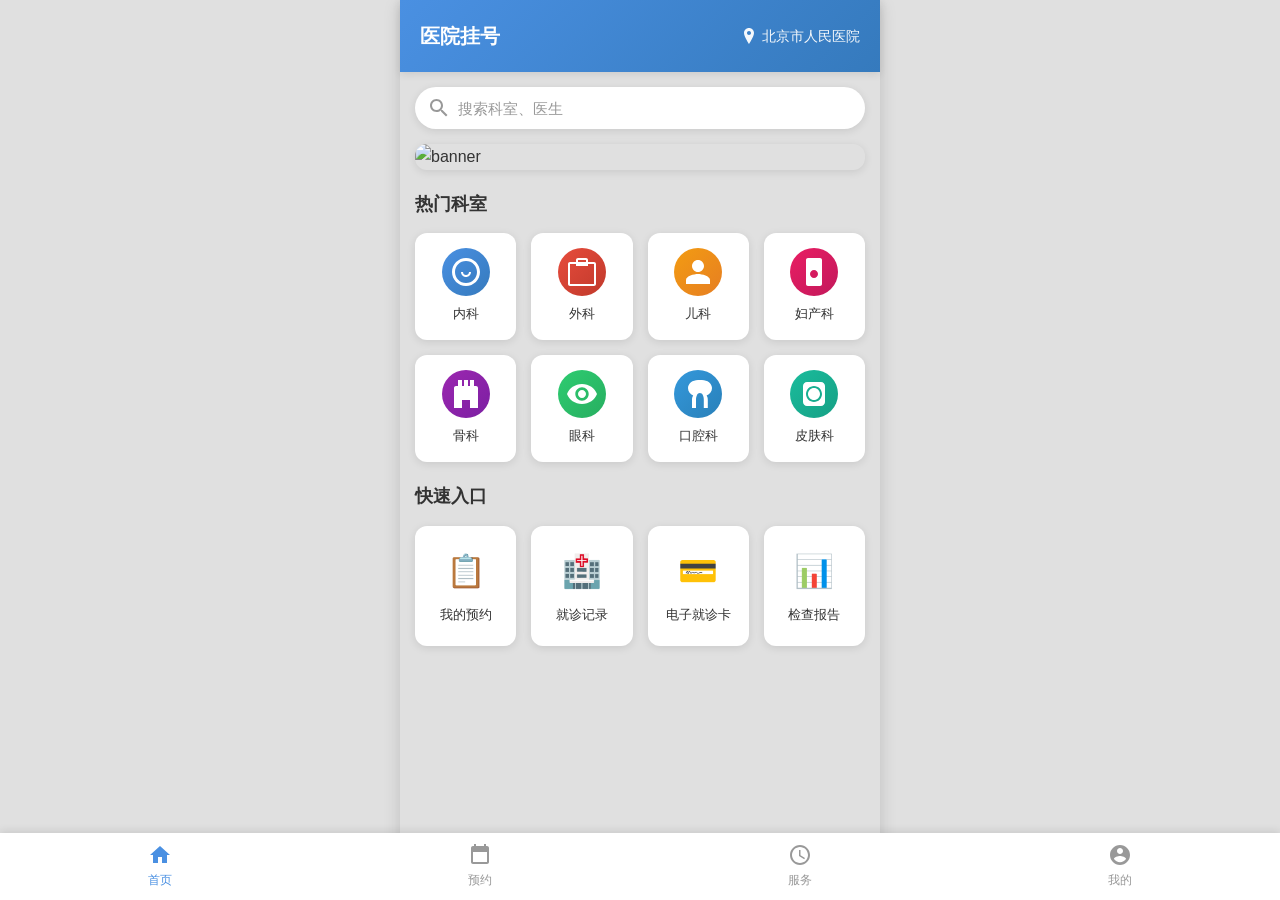
==== commit 26058ea8: "feat: Add hospital appointment booking prototype Co-authored-by: 870479457 <870479457@qq.com>" ====
--- a/index.html
+++ b/index.html
@@ -3,282 +3,473 @@
 <head>
     <meta charset="UTF-8">
     <meta name="viewport" content="width=device-width, initial-scale=1.0">
-    <title>医院挂号小程序 - 原型</title>
+    <title>医院挂号小程序</title>
     <link rel="stylesheet" href="styles.css">
 </head>
 <body>
-    <!-- 首页 -->
+    <!-- 首页 - 科室选择 -->
     <div id="home-page" class="page active">
-        <header class="app-header">
-            <h1>🏥 市人民医院</h1>
-            <p class="subtitle">在线预约挂号</p>
-        </header>
-        
-        <div class="container">
-            <!-- 快速入口 -->
-            <div class="quick-actions">
-                <div class="action-card" onclick="showPage('department-page')">
-                    <div class="icon">🏥</div>
-                    <h3>预约挂号</h3>
-                    <p>选择科室和医生</p>
-                </div>
-                <div class="action-card" onclick="showPage('appointments-page')">
-                    <div class="icon">📋</div>
-                    <h3>我的预约</h3>
-                    <p>查看预约记录</p>
-                </div>
-            </div>
-
-            <!-- 医院信息 -->
-            <div class="info-section">
-                <h2>医院简介</h2>
-                <p>市人民医院是一所集医疗、教学、科研为一体的三级甲等综合性医院，拥有先进的医疗设备和专业的医疗团队。</p>
-            </div>
-
-            <!-- 服务时间 -->
-            <div class="info-section">
-                <h2>服务时间</h2>
-                <div class="time-info">
-                    <p><strong>工作日：</strong>08:00 - 17:00</p>
-                    <p><strong>周末：</strong>09:00 - 12:00</p>
-                </div>
+        <div class="header">
+            <h1>医院挂号</h1>
+            <div class="location">
+                <svg width="16" height="16" viewBox="0 0 16 16" fill="currentColor">
+                    <path d="M8 0C5.2 0 3 2.2 3 5c0 3.5 5 11 5 11s5-7.5 5-11c0-2.8-2.2-5-5-5zm0 7c-1.1 0-2-.9-2-2s.9-2 2-2 2 .9 2 2-.9 2-2 2z"/>
+                </svg>
+                <span>北京市人民医院</span>
+            </div>
+        </div>
+
+        <div class="search-bar">
+            <svg width="18" height="18" viewBox="0 0 18 18" fill="currentColor">
+                <path d="M12.5 11h-.79l-.28-.27C12.41 9.59 13 8.11 13 6.5 13 2.91 10.09 0 6.5 0S0 2.91 0 6.5 2.91 13 6.5 13c1.61 0 3.09-.59 4.23-1.57l.27.28v.79l5 4.99L17.49 16l-4.99-5zm-6 0C4.01 11 2 8.99 2 6.5S4.01 2 6.5 2 11 4.01 11 6.5 8.99 11 6.5 11z"/>
+            </svg>
+            <input type="text" placeholder="搜索科室、医生">
+        </div>
+
+        <div class="banner">
+            <img src="https://via.placeholder.com/340x120/4A90E2/FFFFFF?text=在线挂号+快速便捷" alt="banner">
+        </div>
+
+        <div class="section">
+            <h2>热门科室</h2>
+            <div class="department-grid">
+                <div class="department-card" onclick="showDoctorList('内科')">
+                    <div class="icon icon-internal">
+                        <svg width="32" height="32" viewBox="0 0 32 32" fill="currentColor">
+                            <path d="M16 2C8.3 2 2 8.3 2 16s6.3 14 14 14 14-6.3 14-14S23.7 2 16 2zm0 25c-6.1 0-11-4.9-11-11S9.9 5 16 5s11 4.9 11 11-4.9 11-11 11zm5-11c0 2.8-2.2 5-5 5s-5-2.2-5-5h2c0 1.7 1.3 3 3 3s3-1.3 3-3h2z"/>
+                        </svg>
+                    </div>
+                    <span>内科</span>
+                </div>
+                <div class="department-card" onclick="showDoctorList('外科')">
+                    <div class="icon icon-surgery">
+                        <svg width="32" height="32" viewBox="0 0 32 32" fill="currentColor">
+                            <path d="M28 6h-6V4c0-1.1-.9-2-2-2h-8c-1.1 0-2 .9-2 2v2H4c-1.1 0-2 .9-2 2v20c0 1.1.9 2 2 2h24c1.1 0 2-.9 2-2V8c0-1.1-.9-2-2-2zM12 4h8v2h-8V4zm16 24H4V8h6v2h12V8h6v20z"/>
+                        </svg>
+                    </div>
+                    <span>外科</span>
+                </div>
+                <div class="department-card" onclick="showDoctorList('儿科')">
+                    <div class="icon icon-pediatrics">
+                        <svg width="32" height="32" viewBox="0 0 32 32" fill="currentColor">
+                            <path d="M16 16c3.3 0 6-2.7 6-6s-2.7-6-6-6-6 2.7-6 6 2.7 6 6 6zm0 2c-4 0-12 2-12 6v4h24v-4c0-4-8-6-12-6z"/>
+                        </svg>
+                    </div>
+                    <span>儿科</span>
+                </div>
+                <div class="department-card" onclick="showDoctorList('妇产科')">
+                    <div class="icon icon-gynecology">
+                        <svg width="32" height="32" viewBox="0 0 32 32" fill="currentColor">
+                            <path d="M22 2H10C8.9 2 8 2.9 8 4v24c0 1.1.9 2 2 2h12c1.1 0 2-.9 2-2V4c0-1.1-.9-2-2-2zm-6 20c-2.2 0-4-1.8-4-4s1.8-4 4-4 4 1.8 4 4-1.8 4-4 4z"/>
+                        </svg>
+                    </div>
+                    <span>妇产科</span>
+                </div>
+                <div class="department-card" onclick="showDoctorList('骨科')">
+                    <div class="icon icon-orthopedics">
+                        <svg width="32" height="32" viewBox="0 0 32 32" fill="currentColor">
+                            <path d="M14 2v6h-2V2H8v6H6c-1.1 0-2 .9-2 2v20h8v-8h8v8h8V10c0-1.1-.9-2-2-2h-2V2h-4v6h-2V2h-4z"/>
+                        </svg>
+                    </div>
+                    <span>骨科</span>
+                </div>
+                <div class="department-card" onclick="showDoctorList('眼科')">
+                    <div class="icon icon-ophthalmology">
+                        <svg width="32" height="32" viewBox="0 0 32 32" fill="currentColor">
+                            <path d="M16 6C9 6 3.1 10.3 1 16c2.1 5.7 8 10 15 10s12.9-4.3 15-10C28.9 10.3 23 6 16 6zm0 16.7c-3.7 0-6.7-3-6.7-6.7S12.3 9.3 16 9.3s6.7 3 6.7 6.7-3 6.7-6.7 6.7zM16 12c-2.2 0-4 1.8-4 4s1.8 4 4 4 4-1.8 4-4-1.8-4-4-4z"/>
+                        </svg>
+                    </div>
+                    <span>眼科</span>
+                </div>
+                <div class="department-card" onclick="showDoctorList('口腔科')">
+                    <div class="icon icon-dental">
+                        <svg width="32" height="32" viewBox="0 0 32 32" fill="currentColor">
+                            <path d="M16 2c-5.5 0-10 3.6-10 8 0 3.3 2.1 6.2 5.2 7.4C10.1 19 10 20.5 10 22v8h4v-8c0-1.5.1-3 .8-4.6 1.4-3.2 4.8-3.2 6.2 0 .7 1.6.8 3.1.8 4.6v8h4v-8c0-1.5-.1-3-1.2-4.6C27.9 16.2 30 13.3 30 10c0-4.4-4.5-8-10-8h-4z"/>
+                        </svg>
+                    </div>
+                    <span>口腔科</span>
+                </div>
+                <div class="department-card" onclick="showDoctorList('皮肤科')">
+                    <div class="icon icon-dermatology">
+                        <svg width="32" height="32" viewBox="0 0 32 32" fill="currentColor">
+                            <path d="M23 4H9C6.8 4 5 5.8 5 8v16c0 2.2 1.8 4 4 4h14c2.2 0 4-1.8 4-4V8c0-2.2-1.8-4-4-4zm-7 20c-4.4 0-8-3.6-8-8s3.6-8 8-8 8 3.6 8 8-3.6 8-8 8zm0-14c-3.3 0-6 2.7-6 6s2.7 6 6 6 6-2.7 6-6-2.7-6-6-6z"/>
+                        </svg>
+                    </div>
+                    <span>皮肤科</span>
+                </div>
+            </div>
+        </div>
+
+        <div class="section">
+            <h2>快速入口</h2>
+            <div class="quick-links">
+                <div class="quick-link" onclick="showMyAppointments()">
+                    <div class="quick-icon">📋</div>
+                    <span>我的预约</span>
+                </div>
+                <div class="quick-link">
+                    <div class="quick-icon">🏥</div>
+                    <span>就诊记录</span>
+                </div>
+                <div class="quick-link">
+                    <div class="quick-icon">💳</div>
+                    <span>电子就诊卡</span>
+                </div>
+                <div class="quick-link">
+                    <div class="quick-icon">📊</div>
+                    <span>检查报告</span>
+                </div>
+            </div>
+        </div>
+
+        <div class="bottom-nav">
+            <div class="nav-item active">
+                <svg width="24" height="24" viewBox="0 0 24 24" fill="currentColor">
+                    <path d="M10 20v-6h4v6h5v-8h3L12 3 2 12h3v8z"/>
+                </svg>
+                <span>首页</span>
+            </div>
+            <div class="nav-item" onclick="showMyAppointments()">
+                <svg width="24" height="24" viewBox="0 0 24 24" fill="currentColor">
+                    <path d="M19 3h-1V1h-2v2H8V1H6v2H5c-1.1 0-2 .9-2 2v14c0 1.1.9 2 2 2h14c1.1 0 2-.9 2-2V5c0-1.1-.9-2-2-2zm0 16H5V9h14v10z"/>
+                </svg>
+                <span>预约</span>
+            </div>
+            <div class="nav-item">
+                <svg width="24" height="24" viewBox="0 0 24 24" fill="currentColor">
+                    <path d="M12 2C6.5 2 2 6.5 2 12s4.5 10 10 10 10-4.5 10-10S17.5 2 12 2zm0 18c-4.4 0-8-3.6-8-8s3.6-8 8-8 8 3.6 8 8-3.6 8-8 8zm.5-13H11v6l5.2 3.2.8-1.3-4.5-2.7V7z"/>
+                </svg>
+                <span>服务</span>
+            </div>
+            <div class="nav-item">
+                <svg width="24" height="24" viewBox="0 0 24 24" fill="currentColor">
+                    <path d="M12 2C6.48 2 2 6.48 2 12s4.48 10 10 10 10-4.48 10-10S17.52 2 12 2zm0 3c1.66 0 3 1.34 3 3s-1.34 3-3 3-3-1.34-3-3 1.34-3 3-3zm0 14.2c-2.5 0-4.71-1.28-6-3.22.03-1.99 4-3.08 6-3.08 1.99 0 5.97 1.09 6 3.08-1.29 1.94-3.5 3.22-6 3.22z"/>
+                </svg>
+                <span>我的</span>
             </div>
         </div>
     </div>
 
-    <!-- 科室选择页面 -->
-    <div id="department-page" class="page">
-        <header class="page-header">
-            <button class="back-btn" onclick="showPage('home-page')">← 返回</button>
-            <h2>选择科室</h2>
-        </header>
-        
-        <div class="container">
-            <div class="department-list">
-                <div class="department-item" onclick="selectDepartment('内科', 'department-page')">
-                    <div class="dept-icon">❤️</div>
-                    <div class="dept-info">
-                        <h3>内科</h3>
-                        <p>心血管、消化、呼吸等</p>
-                    </div>
-                    <span class="arrow">→</span>
-                </div>
-                
-                <div class="department-item" onclick="selectDepartment('外科', 'department-page')">
-                    <div class="dept-icon">🔪</div>
-                    <div class="dept-info">
-                        <h3>外科</h3>
-                        <p>普外、骨科、神经外科等</p>
-                    </div>
-                    <span class="arrow">→</span>
-                </div>
-                
-                <div class="department-item" onclick="selectDepartment('儿科', 'department-page')">
-                    <div class="dept-icon">👶</div>
-                    <div class="dept-info">
-                        <h3>儿科</h3>
-                        <p>儿童常见病、多发病</p>
-                    </div>
-                    <span class="arrow">→</span>
-                </div>
-                
-                <div class="department-item" onclick="selectDepartment('妇科', 'department-page')">
-                    <div class="dept-icon">👩</div>
-                    <div class="dept-info">
-                        <h3>妇科</h3>
-                        <p>妇科疾病诊疗</p>
-                    </div>
-                    <span class="arrow">→</span>
-                </div>
-                
-                <div class="department-item" onclick="selectDepartment('骨科', 'department-page')">
-                    <div class="dept-icon">🦴</div>
-                    <div class="dept-info">
-                        <h3>骨科</h3>
-                        <p>骨折、关节疾病</p>
-                    </div>
-                    <span class="arrow">→</span>
-                </div>
-                
-                <div class="department-item" onclick="selectDepartment('眼科', 'department-page')">
-                    <div class="dept-icon">👁️</div>
-                    <div class="dept-info">
-                        <h3>眼科</h3>
-                        <p>眼部疾病诊疗</p>
-                    </div>
-                    <span class="arrow">→</span>
+    <!-- 医生列表页面 -->
+    <div id="doctor-list-page" class="page">
+        <div class="header">
+            <button class="back-button" onclick="goBack()">
+                <svg width="24" height="24" viewBox="0 0 24 24" fill="currentColor">
+                    <path d="M20 11H7.83l5.59-5.59L12 4l-8 8 8 8 1.41-1.41L7.83 13H20v-2z"/>
+                </svg>
+            </button>
+            <h1 id="department-title">内科医生</h1>
+        </div>
+
+        <div class="filter-bar">
+            <button class="filter-btn active">全部</button>
+            <button class="filter-btn">主任医师</button>
+            <button class="filter-btn">副主任医师</button>
+            <button class="filter-btn">主治医师</button>
+        </div>
+
+        <div class="doctor-list">
+            <div class="doctor-card" onclick="showAppointmentPage('张医生', '主任医师')">
+                <img src="https://via.placeholder.com/60/4A90E2/FFFFFF?text=张" alt="医生头像" class="doctor-avatar">
+                <div class="doctor-info">
+                    <div class="doctor-header">
+                        <h3>张医生</h3>
+                        <span class="doctor-title">主任医师</span>
+                    </div>
+                    <p class="doctor-specialty">擅长：心血管疾病、高血压、冠心病</p>
+                    <div class="doctor-meta">
+                        <span class="rating">⭐ 4.9</span>
+                        <span class="patients">已服务 2000+ 人</span>
+                    </div>
+                </div>
+                <div class="appointment-info">
+                    <span class="price">¥50</span>
+                    <button class="btn-primary">预约</button>
+                </div>
+            </div>
+
+            <div class="doctor-card" onclick="showAppointmentPage('李医生', '副主任医师')">
+                <img src="https://via.placeholder.com/60/E74C3C/FFFFFF?text=李" alt="医生头像" class="doctor-avatar">
+                <div class="doctor-info">
+                    <div class="doctor-header">
+                        <h3>李医生</h3>
+                        <span class="doctor-title">副主任医师</span>
+                    </div>
+                    <p class="doctor-specialty">擅长：消化系统疾病、胃肠道疾病</p>
+                    <div class="doctor-meta">
+                        <span class="rating">⭐ 4.8</span>
+                        <span class="patients">已服务 1500+ 人</span>
+                    </div>
+                </div>
+                <div class="appointment-info">
+                    <span class="price">¥40</span>
+                    <button class="btn-primary">预约</button>
+                </div>
+            </div>
+
+            <div class="doctor-card" onclick="showAppointmentPage('王医生', '主任医师')">
+                <img src="https://via.placeholder.com/60/2ECC71/FFFFFF?text=王" alt="医生头像" class="doctor-avatar">
+                <div class="doctor-info">
+                    <div class="doctor-header">
+                        <h3>王医生</h3>
+                        <span class="doctor-title">主任医师</span>
+                    </div>
+                    <p class="doctor-specialty">擅长：呼吸系统疾病、肺部感染</p>
+                    <div class="doctor-meta">
+                        <span class="rating">⭐ 4.9</span>
+                        <span class="patients">已服务 1800+ 人</span>
+                    </div>
+                </div>
+                <div class="appointment-info">
+                    <span class="price">¥50</span>
+                    <button class="btn-primary">预约</button>
+                </div>
+            </div>
+
+            <div class="doctor-card" onclick="showAppointmentPage('赵医生', '主治医师')">
+                <img src="https://via.placeholder.com/60/F39C12/FFFFFF?text=赵" alt="医生头像" class="doctor-avatar">
+                <div class="doctor-info">
+                    <div class="doctor-header">
+                        <h3>赵医生</h3>
+                        <span class="doctor-title">主治医师</span>
+                    </div>
+                    <p class="doctor-specialty">擅长：内分泌疾病、糖尿病</p>
+                    <div class="doctor-meta">
+                        <span class="rating">⭐ 4.7</span>
+                        <span class="patients">已服务 1200+ 人</span>
+                    </div>
+                </div>
+                <div class="appointment-info">
+                    <span class="price">¥30</span>
+                    <button class="btn-primary">预约</button>
                 </div>
             </div>
         </div>
     </div>
 
-    <!-- 医生列表页面 -->
-    <div id="doctor-page" class="page">
-        <header class="page-header">
-            <button class="back-btn" onclick="showPage('department-page')">← 返回</button>
-            <h2 id="doctor-page-title">选择医生</h2>
-        </header>
-        
-        <div class="container">
-            <div class="doctor-list">
-                <div class="doctor-card" onclick="selectDoctor('张医生', '主任医师', 'doctor-page')">
-                    <div class="doctor-avatar">👨‍⚕️</div>
-                    <div class="doctor-info">
-                        <h3>张医生</h3>
-                        <p class="doctor-title">主任医师</p>
-                        <p class="doctor-specialty">擅长：心血管疾病</p>
-                        <div class="doctor-rating">
-                            <span>⭐ 4.9</span>
-                            <span class="appointments-count">已预约 128 人</span>
-                        </div>
-                    </div>
-                    <span class="arrow">→</span>
-                </div>
-                
-                <div class="doctor-card" onclick="selectDoctor('李医生', '副主任医师', 'doctor-page')">
-                    <div class="doctor-avatar">👩‍⚕️</div>
-                    <div class="doctor-info">
-                        <h3>李医生</h3>
-                        <p class="doctor-title">副主任医师</p>
-                        <p class="doctor-specialty">擅长：消化系统疾病</p>
-                        <div class="doctor-rating">
-                            <span>⭐ 4.8</span>
-                            <span class="appointments-count">已预约 95 人</span>
-                        </div>
-                    </div>
-                    <span class="arrow">→</span>
-                </div>
-                
-                <div class="doctor-card" onclick="selectDoctor('王医生', '主治医师', 'doctor-page')">
-                    <div class="doctor-avatar">👨‍⚕️</div>
-                    <div class="doctor-info">
-                        <h3>王医生</h3>
-                        <p class="doctor-title">主治医师</p>
-                        <p class="doctor-specialty">擅长：呼吸系统疾病</p>
-                        <div class="doctor-rating">
-                            <span>⭐ 4.7</span>
-                            <span class="appointments-count">已预约 76 人</span>
-                        </div>
-                    </div>
-                    <span class="arrow">→</span>
-                </div>
-            </div>
+    <!-- 预约时间选择页面 -->
+    <div id="appointment-page" class="page">
+        <div class="header">
+            <button class="back-button" onclick="goBack()">
+                <svg width="24" height="24" viewBox="0 0 24 24" fill="currentColor">
+                    <path d="M20 11H7.83l5.59-5.59L12 4l-8 8 8 8 1.41-1.41L7.83 13H20v-2z"/>
+                </svg>
+            </button>
+            <h1>选择预约时间</h1>
+        </div>
+
+        <div class="doctor-summary">
+            <img src="https://via.placeholder.com/50/4A90E2/FFFFFF?text=医" alt="医生头像" class="small-avatar">
+            <div>
+                <h3 id="selected-doctor-name">张医生</h3>
+                <p id="selected-doctor-title">主任医师 | 内科</p>
+            </div>
+        </div>
+
+        <div class="section">
+            <h2>选择日期</h2>
+            <div class="date-selector">
+                <button class="date-btn">
+                    <div class="date-day">今天</div>
+                    <div class="date-date">12-06</div>
+                    <div class="date-badge">有号</div>
+                </button>
+                <button class="date-btn active">
+                    <div class="date-day">明天</div>
+                    <div class="date-date">12-07</div>
+                    <div class="date-badge">有号</div>
+                </button>
+                <button class="date-btn">
+                    <div class="date-day">周一</div>
+                    <div class="date-date">12-08</div>
+                    <div class="date-badge">有号</div>
+                </button>
+                <button class="date-btn">
+                    <div class="date-day">周二</div>
+                    <div class="date-date">12-09</div>
+                    <div class="date-badge">约满</div>
+                </button>
+                <button class="date-btn">
+                    <div class="date-day">周三</div>
+                    <div class="date-date">12-10</div>
+                    <div class="date-badge">有号</div>
+                </button>
+            </div>
+        </div>
+
+        <div class="section">
+            <h2>上午</h2>
+            <div class="time-slots">
+                <button class="time-slot">08:00-08:30</button>
+                <button class="time-slot">08:30-09:00</button>
+                <button class="time-slot active">09:00-09:30</button>
+                <button class="time-slot">09:30-10:00</button>
+                <button class="time-slot disabled">10:00-10:30<span class="sold-out">已约满</span></button>
+                <button class="time-slot">10:30-11:00</button>
+                <button class="time-slot">11:00-11:30</button>
+                <button class="time-slot disabled">11:30-12:00<span class="sold-out">已约满</span></button>
+            </div>
+        </div>
+
+        <div class="section">
+            <h2>下午</h2>
+            <div class="time-slots">
+                <button class="time-slot">14:00-14:30</button>
+                <button class="time-slot">14:30-15:00</button>
+                <button class="time-slot">15:00-15:30</button>
+                <button class="time-slot">15:30-16:00</button>
+                <button class="time-slot">16:00-16:30</button>
+                <button class="time-slot disabled">16:30-17:00<span class="sold-out">已约满</span></button>
+            </div>
+        </div>
+
+        <div class="fixed-bottom">
+            <div class="appointment-summary">
+                <div>
+                    <span class="summary-label">挂号费</span>
+                    <span class="summary-price">¥50</span>
+                </div>
+            </div>
+            <button class="btn-confirm" onclick="showConfirmation()">确认预约</button>
         </div>
     </div>
 
-    <!-- 时间选择页面 -->
-    <div id="time-page" class="page">
-        <header class="page-header">
-            <button class="back-btn" onclick="showPage('doctor-page')">← 返回</button>
-            <h2>选择就诊时间</h2>
-        </header>
-        
-        <div class="container">
-            <div class="appointment-info">
-                <div class="info-item">
-                    <span class="label">科室：</span>
-                    <span id="selected-dept-display">-</span>
-                </div>
-                <div class="info-item">
-                    <span class="label">医生：</span>
-                    <span id="selected-doctor-display">-</span>
-                </div>
-            </div>
-
-            <div class="date-section">
-                <h3>选择日期</h3>
-                <div class="date-picker" id="date-picker">
-                    <!-- 日期选项将通过JS动态生成 -->
-                </div>
-            </div>
-
-            <div class="time-section">
-                <h3>选择时间段</h3>
-                <div class="time-slots" id="time-slots">
-                    <!-- 时间段选项将通过JS动态生成 -->
-                </div>
-            </div>
-
-            <button class="btn-primary" onclick="showPage('confirm-page')" id="confirm-time-btn" disabled>
-                确认预约
+    <!-- 预约确认页面 -->
+    <div id="confirmation-page" class="page">
+        <div class="header">
+            <button class="back-button" onclick="goBack()">
+                <svg width="24" height="24" viewBox="0 0 24 24" fill="currentColor">
+                    <path d="M20 11H7.83l5.59-5.59L12 4l-8 8 8 8 1.41-1.41L7.83 13H20v-2z"/>
+                </svg>
             </button>
+            <h1>确认预约信息</h1>
+        </div>
+
+        <div class="confirmation-content">
+            <div class="success-icon">✓</div>
+            <h2>预约成功</h2>
+            <p class="success-message">请按时就诊，提前15分钟到达医院</p>
+
+            <div class="appointment-details">
+                <div class="detail-row">
+                    <span class="detail-label">就诊科室</span>
+                    <span class="detail-value">内科</span>
+                </div>
+                <div class="detail-row">
+                    <span class="detail-label">就诊医生</span>
+                    <span class="detail-value">张医生 主任医师</span>
+                </div>
+                <div class="detail-row">
+                    <span class="detail-label">就诊时间</span>
+                    <span class="detail-value">2025-12-07 09:00-09:30</span>
+                </div>
+                <div class="detail-row">
+                    <span class="detail-label">就诊地点</span>
+                    <span class="detail-value">门诊楼3楼302诊室</span>
+                </div>
+                <div class="detail-row">
+                    <span class="detail-label">预约号码</span>
+                    <span class="detail-value highlight">A003</span>
+                </div>
+                <div class="detail-row">
+                    <span class="detail-label">挂号费</span>
+                    <span class="detail-value">¥50</span>
+                </div>
+            </div>
+
+            <div class="qr-code">
+                <img src="https://via.placeholder.com/120/333333/FFFFFF?text=QR+CODE" alt="二维码">
+                <p>就诊二维码</p>
+            </div>
+
+            <div class="action-buttons">
+                <button class="btn-secondary" onclick="showHomePage()">返回首页</button>
+                <button class="btn-primary" onclick="showMyAppointments()">查看预约</button>
+            </div>
         </div>
     </div>
 
-    <!-- 确认预约页面 -->
-    <div id="confirm-page" class="page">
-        <header class="page-header">
-            <button class="back-btn" onclick="showPage('time-page')">← 返回</button>
-            <h2>确认预约信息</h2>
-        </header>
-        
-        <div class="container">
-            <div class="confirm-card">
-                <div class="confirm-item">
-                    <span class="label">科室：</span>
-                    <span id="confirm-dept">-</span>
-                </div>
-                <div class="confirm-item">
-                    <span class="label">医生：</span>
-                    <span id="confirm-doctor">-</span>
-                </div>
-                <div class="confirm-item">
-                    <span class="label">日期：</span>
-                    <span id="confirm-date">-</span>
-                </div>
-                <div class="confirm-item">
-                    <span class="label">时间：</span>
-                    <span id="confirm-time">-</span>
-                </div>
-                <div class="confirm-item">
-                    <span class="label">就诊人：</span>
-                    <input type="text" id="patient-name" placeholder="请输入就诊人姓名" class="input-field">
-                </div>
-                <div class="confirm-item">
-                    <span class="label">联系电话：</span>
-                    <input type="tel" id="patient-phone" placeholder="请输入联系电话" class="input-field">
-                </div>
-            </div>
-
-            <div class="notice-box">
-                <h4>温馨提示</h4>
-                <ul>
-                    <li>请提前15分钟到达医院</li>
-                    <li>请携带身份证和医保卡</li>
-                    <li>如需取消预约，请提前24小时操作</li>
-                </ul>
-            </div>
-
-            <button class="btn-primary" onclick="submitAppointment()">
-                提交预约
+    <!-- 我的预约页面 -->
+    <div id="my-appointments-page" class="page">
+        <div class="header">
+            <button class="back-button" onclick="goBack()">
+                <svg width="24" height="24" viewBox="0 0 24 24" fill="currentColor">
+                    <path d="M20 11H7.83l5.59-5.59L12 4l-8 8 8 8 1.41-1.41L7.83 13H20v-2z"/>
+                </svg>
             </button>
-        </div>
-    </div>
-
-    <!-- 我的预约页面 -->
-    <div id="appointments-page" class="page">
-        <header class="page-header">
-            <button class="back-btn" onclick="showPage('home-page')">← 返回</button>
-            <h2>我的预约</h2>
-        </header>
-        
-        <div class="container">
-            <div class="appointments-list" id="appointments-list">
-                <!-- 预约记录将通过JS动态生成 -->
-                <div class="empty-state">
-                    <p>暂无预约记录</p>
-                </div>
-            </div>
-        </div>
-    </div>
-
-    <!-- 成功提示 -->
-    <div id="success-modal" class="modal">
-        <div class="modal-content">
-            <div class="success-icon">✅</div>
-            <h2>预约成功！</h2>
-            <p>您的预约已提交，请按时就诊</p>
-            <button class="btn-primary" onclick="closeModal()">确定</button>
+            <h1>我的预约</h1>
+        </div>
+
+        <div class="tabs">
+            <button class="tab active">待就诊</button>
+            <button class="tab">已完成</button>
+            <button class="tab">已取消</button>
+        </div>
+
+        <div class="appointments-list">
+            <div class="appointment-card">
+                <div class="appointment-status status-upcoming">待就诊</div>
+                <div class="appointment-main">
+                    <div class="appointment-doctor">
+                        <img src="https://via.placeholder.com/50/4A90E2/FFFFFF?text=张" alt="医生头像" class="small-avatar">
+                        <div>
+                            <h3>张医生</h3>
+                            <p>主任医师 | 内科</p>
+                        </div>
+                    </div>
+                    <div class="appointment-time">
+                        <div class="time-info">
+                            <svg width="16" height="16" viewBox="0 0 16 16" fill="currentColor">
+                                <path d="M8 0C3.6 0 0 3.6 0 8s3.6 8 8 8 8-3.6 8-8-3.6-8-8-8zm0 14c-3.3 0-6-2.7-6-6s2.7-6 6-6 6 2.7 6 6-2.7 6-6 6z"/>
+                                <path d="M8 4v4.4l3.3 2 .7-1.2-2.5-1.5V4z"/>
+                            </svg>
+                            <span>2025-12-07 09:00-09:30</span>
+                        </div>
+                        <div class="location-info">
+                            <svg width="16" height="16" viewBox="0 0 16 16" fill="currentColor">
+                                <path d="M8 0C5.2 0 3 2.2 3 5c0 3.5 5 11 5 11s5-7.5 5-11c0-2.8-2.2-5-5-5zm0 7c-1.1 0-2-.9-2-2s.9-2 2-2 2 .9 2 2-.9 2-2 2z"/>
+                            </svg>
+                            <span>门诊楼3楼302诊室</span>
+                        </div>
+                    </div>
+                    <div class="appointment-actions">
+                        <button class="btn-outline">取消预约</button>
+                        <button class="btn-primary">查看详情</button>
+                    </div>
+                </div>
+            </div>
+
+            <div class="appointment-card">
+                <div class="appointment-status status-completed">已完成</div>
+                <div class="appointment-main">
+                    <div class="appointment-doctor">
+                        <img src="https://via.placeholder.com/50/2ECC71/FFFFFF?text=王" alt="医生头像" class="small-avatar">
+                        <div>
+                            <h3>王医生</h3>
+                            <p>主任医师 | 内科</p>
+                        </div>
+                    </div>
+                    <div class="appointment-time">
+                        <div class="time-info">
+                            <svg width="16" height="16" viewBox="0 0 16 16" fill="currentColor">
+                                <path d="M8 0C3.6 0 0 3.6 0 8s3.6 8 8 8 8-3.6 8-8-3.6-8-8-8zm0 14c-3.3 0-6-2.7-6-6s2.7-6 6-6 6 2.7 6 6-2.7 6-6 6z"/>
+                                <path d="M8 4v4.4l3.3 2 .7-1.2-2.5-1.5V4z"/>
+                            </svg>
+                            <span>2025-11-25 14:00-14:30</span>
+                        </div>
+                        <div class="location-info">
+                            <svg width="16" height="16" viewBox="0 0 16 16" fill="currentColor">
+                                <path d="M8 0C5.2 0 3 2.2 3 5c0 3.5 5 11 5 11s5-7.5 5-11c0-2.8-2.2-5-5-5zm0 7c-1.1 0-2-.9-2-2s.9-2 2-2 2 .9 2 2-.9 2-2 2z"/>
+                            </svg>
+                            <span>门诊楼3楼305诊室</span>
+                        </div>
+                    </div>
+                    <div class="appointment-actions">
+                        <button class="btn-outline">再次预约</button>
+                        <button class="btn-primary">查看病历</button>
+                    </div>
+                </div>
+            </div>
         </div>
     </div>
 
--- a/styles.css
+++ b/styles.css
@@ -4,659 +4,885 @@
     box-sizing: border-box;
 }
 
+:root {
+    --primary-color: #4A90E2;
+    --secondary-color: #2ECC71;
+    --danger-color: #E74C3C;
+    --warning-color: #F39C12;
+    --text-primary: #333;
+    --text-secondary: #666;
+    --text-light: #999;
+    --bg-light: #F5F7FA;
+    --border-color: #E0E0E0;
+    --white: #FFFFFF;
+    --shadow: 0 2px 8px rgba(0, 0, 0, 0.1);
+    --shadow-lg: 0 4px 16px rgba(0, 0, 0, 0.15);
+}
+
 body {
-    font-family: -apple-system, BlinkMacSystemFont, 'Segoe UI', 'PingFang SC', 'Hiragino Sans GB', 'Microsoft YaHei', sans-serif;
-    background: linear-gradient(135deg, #667eea 0%, #764ba2 100%);
-    min-height: 100vh;
-    color: #333;
+    font-family: -apple-system, BlinkMacSystemFont, 'Segoe UI', 'Roboto', 'Helvetica', 'Arial', sans-serif;
+    background-color: var(--bg-light);
+    color: var(--text-primary);
+    line-height: 1.6;
+    -webkit-font-smoothing: antialiased;
 }
 
 /* 页面容器 */
 .page {
     display: none;
     min-height: 100vh;
-    padding-bottom: 20px;
+    padding-bottom: 80px;
 }
 
 .page.active {
     display: block;
 }
 
-/* 头部样式 */
-.app-header {
-    background: linear-gradient(135deg, #667eea 0%, #764ba2 100%);
-    color: white;
-    padding: 40px 20px 30px;
-    text-align: center;
-    box-shadow: 0 2px 10px rgba(0,0,0,0.1);
-}
-
-.app-header h1 {
-    font-size: 28px;
-    margin-bottom: 8px;
-}
-
-.subtitle {
+/* 头部 */
+.header {
+    background: linear-gradient(135deg, var(--primary-color), #357ABD);
+    color: var(--white);
+    padding: 20px;
+    display: flex;
+    align-items: center;
+    gap: 15px;
+    box-shadow: var(--shadow);
+}
+
+.header h1 {
+    font-size: 20px;
+    font-weight: 600;
+    flex: 1;
+}
+
+.location {
+    display: flex;
+    align-items: center;
+    gap: 5px;
     font-size: 14px;
-    opacity: 0.9;
-}
-
-.page-header {
-    background: white;
-    padding: 15px 20px;
-    display: flex;
-    align-items: center;
-    gap: 15px;
-    box-shadow: 0 2px 8px rgba(0,0,0,0.1);
-    position: sticky;
-    top: 0;
-    z-index: 100;
-}
-
-.page-header h2 {
-    font-size: 20px;
-    color: #333;
-}
-
-.back-btn {
+    opacity: 0.95;
+}
+
+.back-button {
     background: none;
     border: none;
+    color: var(--white);
+    cursor: pointer;
+    padding: 5px;
+    display: flex;
+    align-items: center;
+    justify-content: center;
+    transition: opacity 0.2s;
+}
+
+.back-button:hover {
+    opacity: 0.8;
+}
+
+/* 搜索栏 */
+.search-bar {
+    margin: 15px;
+    background: var(--white);
+    padding: 12px 15px;
+    border-radius: 25px;
+    display: flex;
+    align-items: center;
+    gap: 10px;
+    box-shadow: var(--shadow);
+}
+
+.search-bar svg {
+    color: var(--text-light);
+    flex-shrink: 0;
+}
+
+.search-bar input {
+    border: none;
+    outline: none;
+    flex: 1;
+    font-size: 15px;
+    color: var(--text-primary);
+}
+
+.search-bar input::placeholder {
+    color: var(--text-light);
+}
+
+/* 横幅 */
+.banner {
+    margin: 15px;
+    border-radius: 12px;
+    overflow: hidden;
+    box-shadow: var(--shadow);
+}
+
+.banner img {
+    width: 100%;
+    display: block;
+}
+
+/* 区域 */
+.section {
+    margin: 20px 15px;
+}
+
+.section h2 {
     font-size: 18px;
-    color: #667eea;
-    cursor: pointer;
-    padding: 5px 10px;
-    border-radius: 5px;
-    transition: background 0.3s;
-}
-
-.back-btn:hover {
-    background: #f0f0f0;
-}
-
-/* 容器 */
-.container {
-    max-width: 600px;
-    margin: 0 auto;
+    font-weight: 600;
+    margin-bottom: 15px;
+    color: var(--text-primary);
+}
+
+/* 科室网格 */
+.department-grid {
+    display: grid;
+    grid-template-columns: repeat(4, 1fr);
+    gap: 15px;
+}
+
+.department-card {
+    background: var(--white);
+    padding: 15px 10px;
+    border-radius: 12px;
+    display: flex;
+    flex-direction: column;
+    align-items: center;
+    gap: 8px;
+    cursor: pointer;
+    transition: all 0.3s;
+    box-shadow: var(--shadow);
+}
+
+.department-card:hover {
+    transform: translateY(-3px);
+    box-shadow: var(--shadow-lg);
+}
+
+.department-card .icon {
+    width: 48px;
+    height: 48px;
+    border-radius: 50%;
+    display: flex;
+    align-items: center;
+    justify-content: center;
+    color: var(--white);
+    transition: all 0.3s;
+}
+
+.icon-internal { background: linear-gradient(135deg, #4A90E2, #357ABD); }
+.icon-surgery { background: linear-gradient(135deg, #E74C3C, #C0392B); }
+.icon-pediatrics { background: linear-gradient(135deg, #F39C12, #E67E22); }
+.icon-gynecology { background: linear-gradient(135deg, #E91E63, #C2185B); }
+.icon-orthopedics { background: linear-gradient(135deg, #9C27B0, #7B1FA2); }
+.icon-ophthalmology { background: linear-gradient(135deg, #2ECC71, #27AE60); }
+.icon-dental { background: linear-gradient(135deg, #3498DB, #2980B9); }
+.icon-dermatology { background: linear-gradient(135deg, #1ABC9C, #16A085); }
+
+.department-card span {
+    font-size: 13px;
+    color: var(--text-primary);
+    text-align: center;
+}
+
+/* 快速链接 */
+.quick-links {
+    display: grid;
+    grid-template-columns: repeat(4, 1fr);
+    gap: 15px;
+}
+
+.quick-link {
+    background: var(--white);
+    padding: 20px 10px;
+    border-radius: 12px;
+    display: flex;
+    flex-direction: column;
+    align-items: center;
+    gap: 8px;
+    cursor: pointer;
+    transition: all 0.3s;
+    box-shadow: var(--shadow);
+}
+
+.quick-link:hover {
+    transform: translateY(-3px);
+    box-shadow: var(--shadow-lg);
+}
+
+.quick-icon {
+    font-size: 32px;
+}
+
+.quick-link span {
+    font-size: 13px;
+    color: var(--text-primary);
+}
+
+/* 底部导航 */
+.bottom-nav {
+    position: fixed;
+    bottom: 0;
+    left: 0;
+    right: 0;
+    background: var(--white);
+    display: flex;
+    justify-content: space-around;
+    padding: 10px 0;
+    box-shadow: 0 -2px 8px rgba(0, 0, 0, 0.1);
+    z-index: 1000;
+}
+
+.nav-item {
+    display: flex;
+    flex-direction: column;
+    align-items: center;
+    gap: 4px;
+    color: var(--text-light);
+    cursor: pointer;
+    transition: color 0.2s;
+}
+
+.nav-item:hover,
+.nav-item.active {
+    color: var(--primary-color);
+}
+
+.nav-item span {
+    font-size: 12px;
+}
+
+/* 过滤栏 */
+.filter-bar {
+    padding: 15px;
+    background: var(--white);
+    display: flex;
+    gap: 10px;
+    overflow-x: auto;
+    border-bottom: 1px solid var(--border-color);
+}
+
+.filter-btn {
+    padding: 8px 16px;
+    border: 1px solid var(--border-color);
+    background: var(--white);
+    border-radius: 20px;
+    cursor: pointer;
+    white-space: nowrap;
+    font-size: 14px;
+    color: var(--text-secondary);
+    transition: all 0.3s;
+}
+
+.filter-btn:hover,
+.filter-btn.active {
+    background: var(--primary-color);
+    color: var(--white);
+    border-color: var(--primary-color);
+}
+
+/* 医生列表 */
+.doctor-list {
+    padding: 15px;
+}
+
+.doctor-card {
+    background: var(--white);
+    padding: 15px;
+    border-radius: 12px;
+    margin-bottom: 15px;
+    display: flex;
+    gap: 12px;
+    cursor: pointer;
+    transition: all 0.3s;
+    box-shadow: var(--shadow);
+}
+
+.doctor-card:hover {
+    transform: translateY(-2px);
+    box-shadow: var(--shadow-lg);
+}
+
+.doctor-avatar {
+    width: 60px;
+    height: 60px;
+    border-radius: 50%;
+    object-fit: cover;
+}
+
+.doctor-info {
+    flex: 1;
+}
+
+.doctor-header {
+    display: flex;
+    align-items: center;
+    gap: 8px;
+    margin-bottom: 6px;
+}
+
+.doctor-header h3 {
+    font-size: 16px;
+    font-weight: 600;
+}
+
+.doctor-title {
+    background: var(--primary-color);
+    color: var(--white);
+    padding: 2px 8px;
+    border-radius: 4px;
+    font-size: 12px;
+}
+
+.doctor-specialty {
+    color: var(--text-secondary);
+    font-size: 13px;
+    margin-bottom: 8px;
+    line-height: 1.5;
+}
+
+.doctor-meta {
+    display: flex;
+    gap: 15px;
+    font-size: 12px;
+    color: var(--text-light);
+}
+
+.rating {
+    color: var(--warning-color);
+}
+
+.appointment-info {
+    display: flex;
+    flex-direction: column;
+    align-items: flex-end;
+    justify-content: space-between;
+    gap: 10px;
+}
+
+.price {
+    font-size: 18px;
+    font-weight: 600;
+    color: var(--danger-color);
+}
+
+/* 按钮 */
+.btn-primary {
+    background: var(--primary-color);
+    color: var(--white);
+    border: none;
+    padding: 8px 20px;
+    border-radius: 20px;
+    cursor: pointer;
+    font-size: 14px;
+    font-weight: 500;
+    transition: all 0.3s;
+}
+
+.btn-primary:hover {
+    background: #357ABD;
+    transform: scale(1.05);
+}
+
+.btn-secondary {
+    background: var(--white);
+    color: var(--primary-color);
+    border: 1px solid var(--primary-color);
+    padding: 10px 25px;
+    border-radius: 25px;
+    cursor: pointer;
+    font-size: 15px;
+    font-weight: 500;
+    transition: all 0.3s;
+}
+
+.btn-secondary:hover {
+    background: var(--primary-color);
+    color: var(--white);
+}
+
+.btn-outline {
+    background: var(--white);
+    color: var(--text-secondary);
+    border: 1px solid var(--border-color);
+    padding: 8px 15px;
+    border-radius: 20px;
+    cursor: pointer;
+    font-size: 13px;
+    transition: all 0.3s;
+}
+
+.btn-outline:hover {
+    border-color: var(--primary-color);
+    color: var(--primary-color);
+}
+
+/* 医生摘要 */
+.doctor-summary {
+    background: var(--white);
+    padding: 15px;
+    display: flex;
+    align-items: center;
+    gap: 12px;
+    border-bottom: 1px solid var(--border-color);
+}
+
+.small-avatar {
+    width: 50px;
+    height: 50px;
+    border-radius: 50%;
+    object-fit: cover;
+}
+
+.doctor-summary h3 {
+    font-size: 16px;
+    font-weight: 600;
+    margin-bottom: 4px;
+}
+
+.doctor-summary p {
+    font-size: 13px;
+    color: var(--text-secondary);
+}
+
+/* 日期选择器 */
+.date-selector {
+    display: flex;
+    gap: 10px;
+    overflow-x: auto;
+    padding: 5px 0;
+}
+
+.date-btn {
+    background: var(--white);
+    border: 1px solid var(--border-color);
+    padding: 12px 15px;
+    border-radius: 12px;
+    cursor: pointer;
+    min-width: 70px;
+    display: flex;
+    flex-direction: column;
+    align-items: center;
+    gap: 4px;
+    transition: all 0.3s;
+}
+
+.date-btn:hover,
+.date-btn.active {
+    background: var(--primary-color);
+    color: var(--white);
+    border-color: var(--primary-color);
+}
+
+.date-btn.active .date-badge {
+    background: var(--white);
+    color: var(--primary-color);
+}
+
+.date-day {
+    font-size: 13px;
+    font-weight: 500;
+}
+
+.date-date {
+    font-size: 12px;
+    opacity: 0.8;
+}
+
+.date-badge {
+    background: var(--secondary-color);
+    color: var(--white);
+    padding: 2px 8px;
+    border-radius: 10px;
+    font-size: 11px;
+}
+
+/* 时间槽 */
+.time-slots {
+    display: grid;
+    grid-template-columns: repeat(2, 1fr);
+    gap: 10px;
+}
+
+.time-slot {
+    background: var(--white);
+    border: 1px solid var(--border-color);
+    padding: 12px;
+    border-radius: 8px;
+    cursor: pointer;
+    font-size: 14px;
+    text-align: center;
+    position: relative;
+    transition: all 0.3s;
+}
+
+.time-slot:hover:not(.disabled) {
+    border-color: var(--primary-color);
+    color: var(--primary-color);
+}
+
+.time-slot.active {
+    background: var(--primary-color);
+    color: var(--white);
+    border-color: var(--primary-color);
+}
+
+.time-slot.disabled {
+    background: var(--bg-light);
+    color: var(--text-light);
+    cursor: not-allowed;
+    opacity: 0.6;
+}
+
+.sold-out {
+    position: absolute;
+    top: 2px;
+    right: 2px;
+    background: var(--danger-color);
+    color: var(--white);
+    padding: 1px 5px;
+    border-radius: 4px;
+    font-size: 10px;
+}
+
+/* 固定底部 */
+.fixed-bottom {
+    position: fixed;
+    bottom: 0;
+    left: 0;
+    right: 0;
+    background: var(--white);
+    padding: 15px;
+    box-shadow: 0 -2px 8px rgba(0, 0, 0, 0.1);
+    z-index: 1000;
+}
+
+.appointment-summary {
+    display: flex;
+    justify-content: space-between;
+    align-items: center;
+    margin-bottom: 15px;
+}
+
+.summary-label {
+    color: var(--text-secondary);
+    font-size: 14px;
+}
+
+.summary-price {
+    font-size: 24px;
+    font-weight: 600;
+    color: var(--danger-color);
+}
+
+.btn-confirm {
+    width: 100%;
+    background: var(--primary-color);
+    color: var(--white);
+    border: none;
+    padding: 15px;
+    border-radius: 25px;
+    cursor: pointer;
+    font-size: 16px;
+    font-weight: 600;
+    transition: all 0.3s;
+}
+
+.btn-confirm:hover {
+    background: #357ABD;
+    transform: scale(1.02);
+}
+
+/* 确认页面 */
+.confirmation-content {
     padding: 20px;
-}
-
-/* 快速入口 */
-.quick-actions {
-    display: grid;
-    grid-template-columns: 1fr 1fr;
-    gap: 15px;
-    margin-bottom: 30px;
-}
-
-.action-card {
-    background: white;
-    border-radius: 15px;
-    padding: 25px 20px;
+    display: flex;
+    flex-direction: column;
+    align-items: center;
+    gap: 20px;
+}
+
+.success-icon {
+    width: 80px;
+    height: 80px;
+    border-radius: 50%;
+    background: var(--secondary-color);
+    color: var(--white);
+    display: flex;
+    align-items: center;
+    justify-content: center;
+    font-size: 48px;
+    margin-top: 20px;
+    animation: scaleIn 0.5s;
+}
+
+@keyframes scaleIn {
+    from {
+        transform: scale(0);
+    }
+    to {
+        transform: scale(1);
+    }
+}
+
+.confirmation-content h2 {
+    font-size: 24px;
+    color: var(--text-primary);
+}
+
+.success-message {
+    color: var(--text-secondary);
     text-align: center;
-    cursor: pointer;
-    transition: transform 0.3s, box-shadow 0.3s;
-    box-shadow: 0 4px 15px rgba(0,0,0,0.1);
-}
-
-.action-card:hover {
-    transform: translateY(-5px);
-    box-shadow: 0 6px 20px rgba(0,0,0,0.15);
-}
-
-.action-card .icon {
-    font-size: 40px;
-    margin-bottom: 10px;
-}
-
-.action-card h3 {
-    font-size: 18px;
-    margin-bottom: 5px;
-    color: #333;
-}
-
-.action-card p {
-    font-size: 14px;
-    color: #666;
-}
-
-/* 信息区域 */
-.info-section {
-    background: white;
-    border-radius: 15px;
-    padding: 20px;
-    margin-bottom: 20px;
-    box-shadow: 0 2px 10px rgba(0,0,0,0.1);
-}
-
-.info-section h2 {
-    font-size: 18px;
-    margin-bottom: 15px;
-    color: #333;
-}
-
-.info-section p {
-    font-size: 14px;
-    line-height: 1.6;
-    color: #666;
-}
-
-.time-info p {
-    margin-bottom: 8px;
-}
-
-/* 科室列表 */
-.department-list {
-    display: flex;
-    flex-direction: column;
-    gap: 12px;
-}
-
-.department-item {
-    background: white;
+}
+
+.appointment-details {
+    width: 100%;
+    background: var(--white);
     border-radius: 12px;
     padding: 20px;
-    display: flex;
-    align-items: center;
-    gap: 15px;
-    cursor: pointer;
-    transition: transform 0.3s, box-shadow 0.3s;
-    box-shadow: 0 2px 8px rgba(0,0,0,0.1);
-}
-
-.department-item:hover {
-    transform: translateX(5px);
-    box-shadow: 0 4px 12px rgba(0,0,0,0.15);
-}
-
-.dept-icon {
-    font-size: 32px;
-    width: 50px;
-    height: 50px;
-    display: flex;
-    align-items: center;
-    justify-content: center;
-    background: #f0f4ff;
-    border-radius: 12px;
-}
-
-.dept-info {
-    flex: 1;
-}
-
-.dept-info h3 {
-    font-size: 18px;
-    margin-bottom: 5px;
-    color: #333;
-}
-
-.dept-info p {
+    box-shadow: var(--shadow);
+}
+
+.detail-row {
+    display: flex;
+    justify-content: space-between;
+    padding: 12px 0;
+    border-bottom: 1px solid var(--border-color);
+}
+
+.detail-row:last-child {
+    border-bottom: none;
+}
+
+.detail-label {
+    color: var(--text-secondary);
     font-size: 14px;
-    color: #666;
-}
-
-.arrow {
-    font-size: 20px;
-    color: #999;
-}
-
-/* 医生卡片 */
-.doctor-list {
-    display: flex;
-    flex-direction: column;
-    gap: 15px;
-}
-
-.doctor-card {
-    background: white;
-    border-radius: 15px;
-    padding: 20px;
-    display: flex;
-    align-items: center;
-    gap: 15px;
-    cursor: pointer;
-    transition: transform 0.3s, box-shadow 0.3s;
-    box-shadow: 0 2px 10px rgba(0,0,0,0.1);
-}
-
-.doctor-card:hover {
-    transform: translateY(-3px);
-    box-shadow: 0 4px 15px rgba(0,0,0,0.15);
-}
-
-.doctor-avatar {
-    font-size: 50px;
-    width: 70px;
-    height: 70px;
-    display: flex;
-    align-items: center;
-    justify-content: center;
-    background: linear-gradient(135deg, #667eea 0%, #764ba2 100%);
-    border-radius: 50%;
-}
-
-.doctor-info {
-    flex: 1;
-}
-
-.doctor-info h3 {
-    font-size: 18px;
-    margin-bottom: 5px;
-    color: #333;
-}
-
-.doctor-title {
+}
+
+.detail-value {
+    color: var(--text-primary);
     font-size: 14px;
-    color: #667eea;
-    margin-bottom: 5px;
-}
-
-.doctor-specialty {
-    font-size: 13px;
-    color: #666;
-    margin-bottom: 8px;
-}
-
-.doctor-rating {
-    display: flex;
-    gap: 15px;
-    font-size: 13px;
-    color: #999;
-}
-
-.appointments-count {
-    color: #999;
-}
-
-/* 预约信息 */
-.appointment-info {
-    background: white;
-    border-radius: 15px;
-    padding: 20px;
-    margin-bottom: 20px;
-    box-shadow: 0 2px 10px rgba(0,0,0,0.1);
-}
-
-.info-item {
-    display: flex;
-    padding: 10px 0;
-    border-bottom: 1px solid #f0f0f0;
-}
-
-.info-item:last-child {
-    border-bottom: none;
-}
-
-.info-item .label {
-    font-weight: 600;
-    color: #666;
-    width: 80px;
-}
-
-/* 日期选择 */
-.date-section, .time-section {
-    background: white;
-    border-radius: 15px;
-    padding: 20px;
-    margin-bottom: 20px;
-    box-shadow: 0 2px 10px rgba(0,0,0,0.1);
-}
-
-.date-section h3, .time-section h3 {
-    font-size: 16px;
-    margin-bottom: 15px;
-    color: #333;
-}
-
-.date-picker {
-    display: flex;
-    gap: 10px;
-    overflow-x: auto;
-    padding-bottom: 10px;
-}
-
-.date-item {
-    min-width: 80px;
-    padding: 12px;
-    text-align: center;
-    border: 2px solid #e0e0e0;
-    border-radius: 10px;
-    cursor: pointer;
-    transition: all 0.3s;
-    background: white;
-}
-
-.date-item:hover {
-    border-color: #667eea;
-}
-
-.date-item.selected {
-    background: #667eea;
-    color: white;
-    border-color: #667eea;
-}
-
-.date-day {
-    font-size: 12px;
-    color: #999;
-    margin-bottom: 5px;
-}
-
-.date-item.selected .date-day {
-    color: rgba(255,255,255,0.9);
-}
-
-.date-number {
+    font-weight: 500;
+    text-align: right;
+}
+
+.detail-value.highlight {
+    color: var(--primary-color);
     font-size: 18px;
     font-weight: 600;
 }
 
-/* 时间段选择 */
-.time-slots {
-    display: grid;
-    grid-template-columns: repeat(3, 1fr);
+.qr-code {
+    display: flex;
+    flex-direction: column;
+    align-items: center;
     gap: 10px;
-}
-
-.time-slot {
-    padding: 12px;
-    text-align: center;
-    border: 2px solid #e0e0e0;
-    border-radius: 10px;
-    cursor: pointer;
-    transition: all 0.3s;
-    background: white;
-    font-size: 14px;
-}
-
-.time-slot:hover:not(.disabled) {
-    border-color: #667eea;
-}
-
-.time-slot.selected {
-    background: #667eea;
-    color: white;
-    border-color: #667eea;
-}
-
-.time-slot.disabled {
-    background: #f5f5f5;
-    color: #ccc;
-    cursor: not-allowed;
-}
-
-/* 按钮 */
-.btn-primary {
+    padding: 20px;
+}
+
+.qr-code img {
+    width: 120px;
+    height: 120px;
+    border: 2px solid var(--border-color);
+    border-radius: 8px;
+}
+
+.qr-code p {
+    font-size: 13px;
+    color: var(--text-secondary);
+}
+
+.action-buttons {
+    display: flex;
+    gap: 15px;
     width: 100%;
+    margin-top: 10px;
+}
+
+.action-buttons button {
+    flex: 1;
+}
+
+/* 标签页 */
+.tabs {
+    display: flex;
+    background: var(--white);
+    padding: 0 15px;
+    border-bottom: 1px solid var(--border-color);
+}
+
+.tab {
+    flex: 1;
     padding: 15px;
-    background: linear-gradient(135deg, #667eea 0%, #764ba2 100%);
-    color: white;
     border: none;
+    background: none;
+    cursor: pointer;
+    color: var(--text-secondary);
+    font-size: 15px;
+    position: relative;
+    transition: color 0.3s;
+}
+
+.tab:hover,
+.tab.active {
+    color: var(--primary-color);
+}
+
+.tab.active::after {
+    content: '';
+    position: absolute;
+    bottom: 0;
+    left: 0;
+    right: 0;
+    height: 3px;
+    background: var(--primary-color);
+    border-radius: 3px 3px 0 0;
+}
+
+/* 预约列表 */
+.appointments-list {
+    padding: 15px;
+}
+
+.appointment-card {
+    background: var(--white);
     border-radius: 12px;
+    padding: 15px;
+    margin-bottom: 15px;
+    box-shadow: var(--shadow);
+    position: relative;
+    overflow: hidden;
+}
+
+.appointment-status {
+    position: absolute;
+    top: 15px;
+    right: 15px;
+    padding: 4px 12px;
+    border-radius: 12px;
+    font-size: 12px;
+    font-weight: 500;
+}
+
+.status-upcoming {
+    background: #FFF3E0;
+    color: var(--warning-color);
+}
+
+.status-completed {
+    background: #E8F5E9;
+    color: var(--secondary-color);
+}
+
+.status-cancelled {
+    background: #FFEBEE;
+    color: var(--danger-color);
+}
+
+.appointment-main {
+    padding-top: 10px;
+}
+
+.appointment-doctor {
+    display: flex;
+    align-items: center;
+    gap: 12px;
+    margin-bottom: 15px;
+}
+
+.appointment-doctor h3 {
     font-size: 16px;
     font-weight: 600;
-    cursor: pointer;
-    transition: transform 0.3s, box-shadow 0.3s;
-    box-shadow: 0 4px 15px rgba(102, 126, 234, 0.4);
-}
-
-.btn-primary:hover:not(:disabled) {
-    transform: translateY(-2px);
-    box-shadow: 0 6px 20px rgba(102, 126, 234, 0.5);
-}
-
-.btn-primary:disabled {
-    opacity: 0.5;
-    cursor: not-allowed;
-}
-
-/* 确认页面 */
-.confirm-card {
-    background: white;
-    border-radius: 15px;
-    padding: 25px;
-    margin-bottom: 20px;
-    box-shadow: 0 2px 10px rgba(0,0,0,0.1);
-}
-
-.confirm-item {
-    display: flex;
-    align-items: center;
-    padding: 15px 0;
-    border-bottom: 1px solid #f0f0f0;
-}
-
-.confirm-item:last-child {
-    border-bottom: none;
-}
-
-.confirm-item .label {
-    font-weight: 600;
-    color: #666;
-    width: 100px;
+    margin-bottom: 4px;
+}
+
+.appointment-doctor p {
+    font-size: 13px;
+    color: var(--text-secondary);
+}
+
+.appointment-time {
+    background: var(--bg-light);
+    padding: 12px;
+    border-radius: 8px;
+    margin-bottom: 15px;
+}
+
+.time-info,
+.location-info {
+    display: flex;
+    align-items: center;
+    gap: 8px;
+    font-size: 13px;
+    color: var(--text-secondary);
+    margin-bottom: 6px;
+}
+
+.location-info:last-child {
+    margin-bottom: 0;
+}
+
+.time-info svg,
+.location-info svg {
     flex-shrink: 0;
 }
 
-.input-field {
+.appointment-actions {
+    display: flex;
+    gap: 10px;
+}
+
+.appointment-actions button {
     flex: 1;
-    padding: 10px;
-    border: 2px solid #e0e0e0;
-    border-radius: 8px;
-    font-size: 14px;
-    transition: border-color 0.3s;
-}
-
-.input-field:focus {
-    outline: none;
-    border-color: #667eea;
-}
-
-/* 提示框 */
-.notice-box {
-    background: #fff9e6;
-    border-left: 4px solid #ffc107;
-    border-radius: 8px;
-    padding: 15px;
-    margin-bottom: 20px;
-}
-
-.notice-box h4 {
-    font-size: 14px;
-    margin-bottom: 10px;
-    color: #333;
-}
-
-.notice-box ul {
-    list-style: none;
-    padding-left: 0;
-}
-
-.notice-box li {
-    font-size: 13px;
-    color: #666;
-    margin-bottom: 5px;
-    padding-left: 20px;
-    position: relative;
-}
-
-.notice-box li:before {
-    content: "•";
-    position: absolute;
-    left: 0;
-    color: #ffc107;
-}
-
-/* 预约记录 */
-.appointments-list {
-    display: flex;
-    flex-direction: column;
-    gap: 15px;
-}
-
-.appointment-record {
-    background: white;
-    border-radius: 15px;
-    padding: 20px;
-    box-shadow: 0 2px 10px rgba(0,0,0,0.1);
-}
-
-.appointment-record-header {
-    display: flex;
-    justify-content: space-between;
-    align-items: center;
-    margin-bottom: 15px;
-    padding-bottom: 15px;
-    border-bottom: 1px solid #f0f0f0;
-}
-
-.appointment-status {
-    padding: 5px 12px;
-    border-radius: 20px;
-    font-size: 12px;
-    font-weight: 600;
-}
-
-.status-pending {
-    background: #fff3cd;
-    color: #856404;
-}
-
-.status-confirmed {
-    background: #d4edda;
-    color: #155724;
-}
-
-.status-cancelled {
-    background: #f8d7da;
-    color: #721c24;
-}
-
-.appointment-details {
-    display: flex;
-    flex-direction: column;
-    gap: 8px;
-}
-
-.appointment-details p {
-    font-size: 14px;
-    color: #666;
-}
-
-.appointment-actions {
-    display: flex;
-    gap: 10px;
-    margin-top: 15px;
-}
-
-.btn-secondary {
-    flex: 1;
-    padding: 10px;
-    background: #f0f0f0;
-    color: #333;
-    border: none;
-    border-radius: 8px;
-    font-size: 14px;
-    cursor: pointer;
-    transition: background 0.3s;
-}
-
-.btn-secondary:hover {
-    background: #e0e0e0;
-}
-
-.btn-danger {
-    flex: 1;
-    padding: 10px;
-    background: #ff4757;
-    color: white;
-    border: none;
-    border-radius: 8px;
-    font-size: 14px;
-    cursor: pointer;
-    transition: background 0.3s;
-}
-
-.btn-danger:hover {
-    background: #ee5a6f;
-}
-
-.empty-state {
-    text-align: center;
-    padding: 60px 20px;
-    color: #999;
-}
-
-/* 模态框 */
-.modal {
-    display: none;
-    position: fixed;
-    top: 0;
-    left: 0;
-    width: 100%;
-    height: 100%;
-    background: rgba(0,0,0,0.5);
-    z-index: 1000;
-    align-items: center;
-    justify-content: center;
-}
-
-.modal.active {
-    display: flex;
-}
-
-.modal-content {
-    background: white;
-    border-radius: 20px;
-    padding: 40px 30px;
-    text-align: center;
-    max-width: 300px;
-    margin: 20px;
-    animation: slideIn 0.3s;
-}
-
-@keyframes slideIn {
-    from {
-        transform: translateY(-50px);
-        opacity: 0;
-    }
-    to {
-        transform: translateY(0);
-        opacity: 1;
-    }
-}
-
-.success-icon {
-    font-size: 60px;
-    margin-bottom: 20px;
-}
-
-.modal-content h2 {
-    font-size: 22px;
-    margin-bottom: 10px;
-    color: #333;
-}
-
-.modal-content p {
-    font-size: 14px;
-    color: #666;
-    margin-bottom: 25px;
 }
 
 /* 响应式设计 */
 @media (max-width: 480px) {
-    .quick-actions {
-        grid-template-columns: 1fr;
+    .department-grid {
+        grid-template-columns: repeat(4, 1fr);
+        gap: 10px;
     }
-    
-    .time-slots {
-        grid-template-columns: repeat(2, 1fr);
+
+    .department-card {
+        padding: 12px 8px;
     }
-    
-    .date-picker {
-        gap: 8px;
+
+    .department-card .icon {
+        width: 40px;
+        height: 40px;
     }
-    
-    .date-item {
-        min-width: 70px;
-        padding: 10px;
+
+    .department-card span {
+        font-size: 12px;
     }
 }
+
+@media (min-width: 768px) {
+    .page {
+        max-width: 480px;
+        margin: 0 auto;
+        box-shadow: var(--shadow-lg);
+    }
+
+    body {
+        background: #E0E0E0;
+    }
+}
+
+/* 滚动条样式 */
+::-webkit-scrollbar {
+    width: 6px;
+    height: 6px;
+}
+
+::-webkit-scrollbar-track {
+    background: transparent;
+}
+
+::-webkit-scrollbar-thumb {
+    background: var(--border-color);
+    border-radius: 3px;
+}
+
+::-webkit-scrollbar-thumb:hover {
+    background: var(--text-light);
+}
